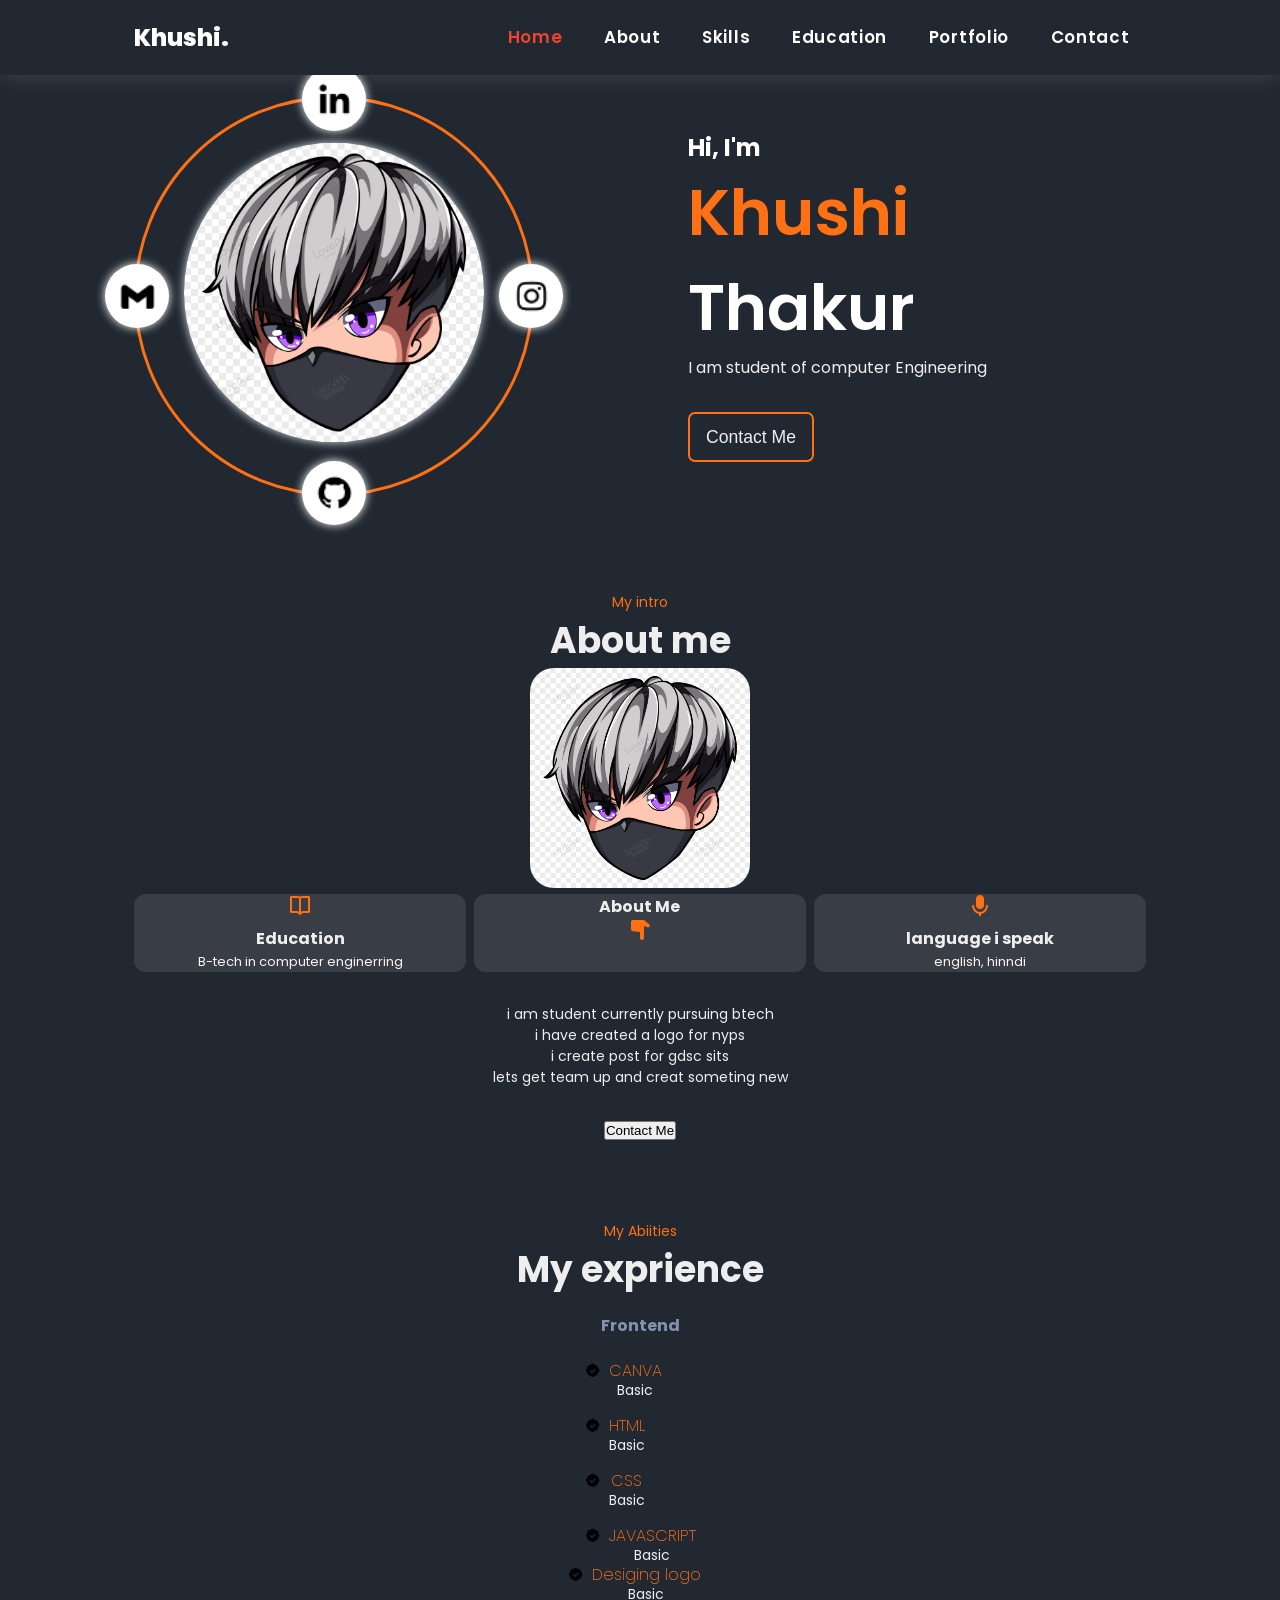
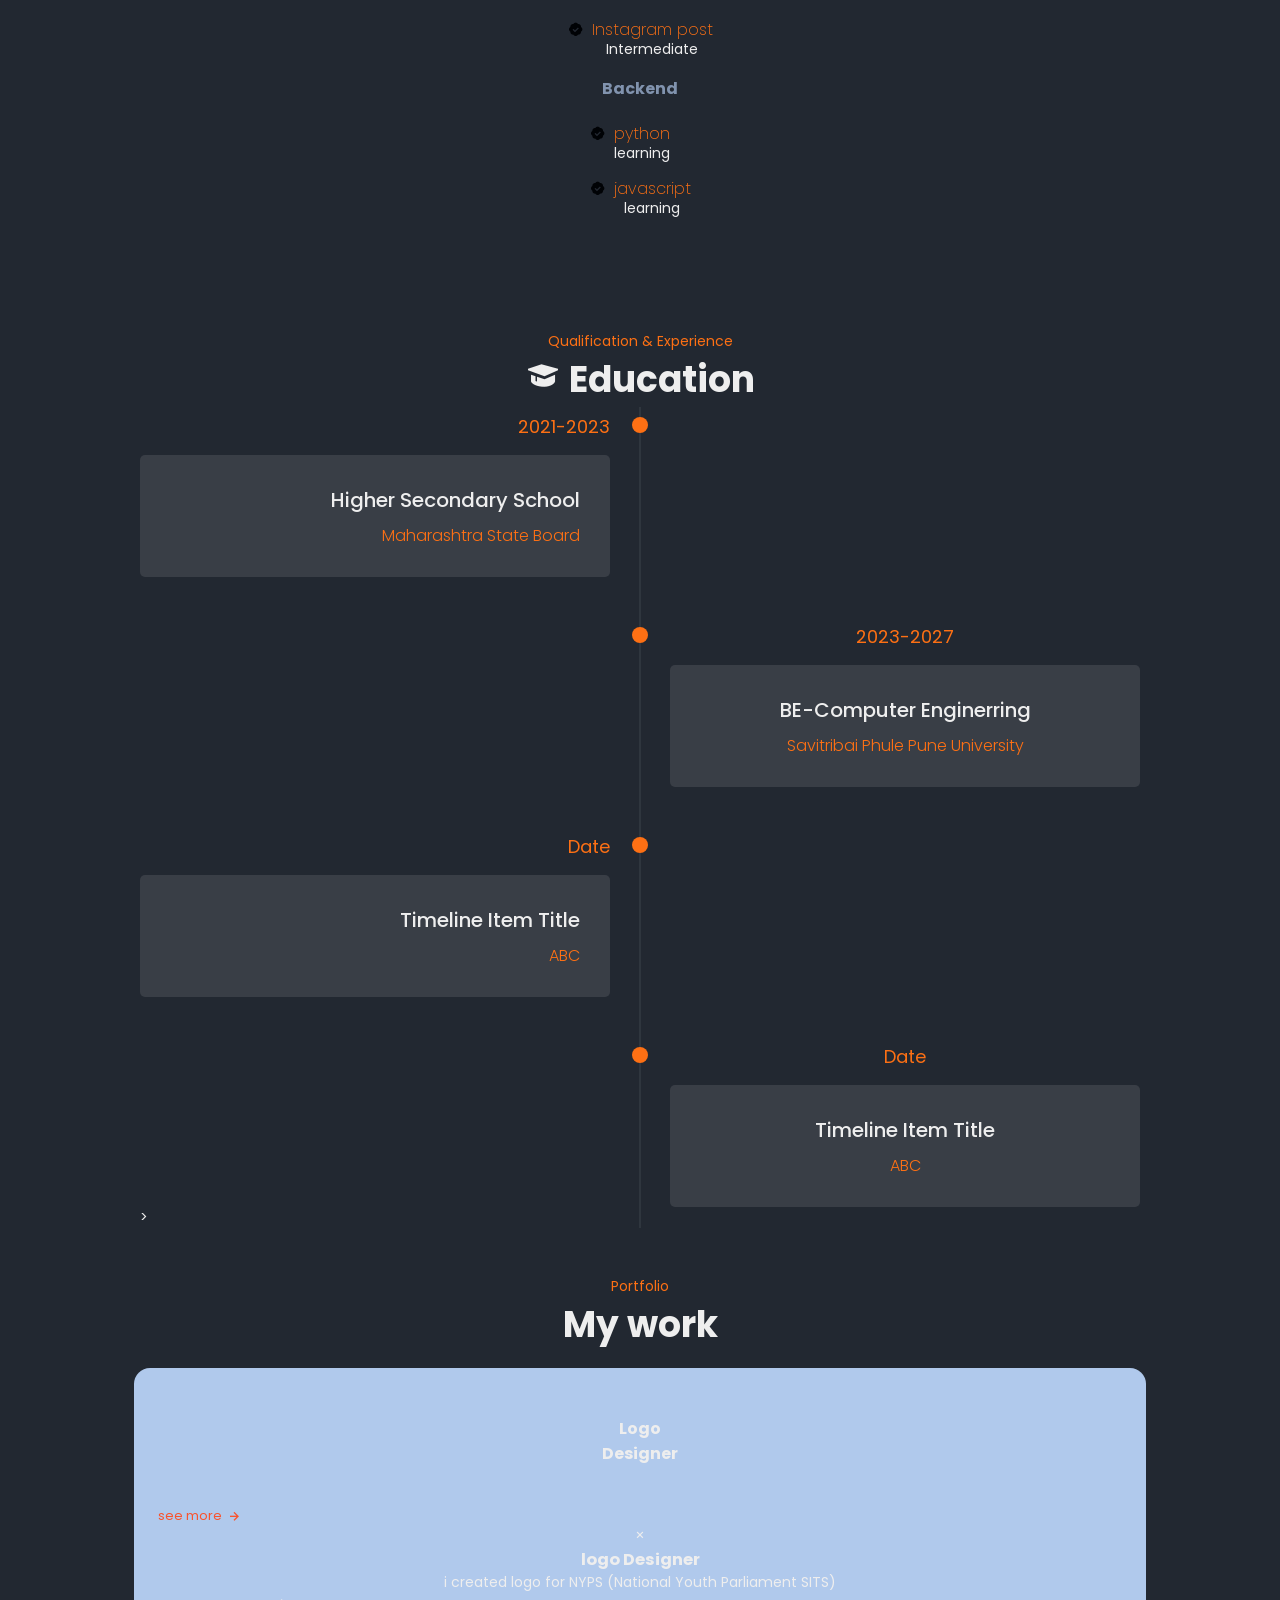
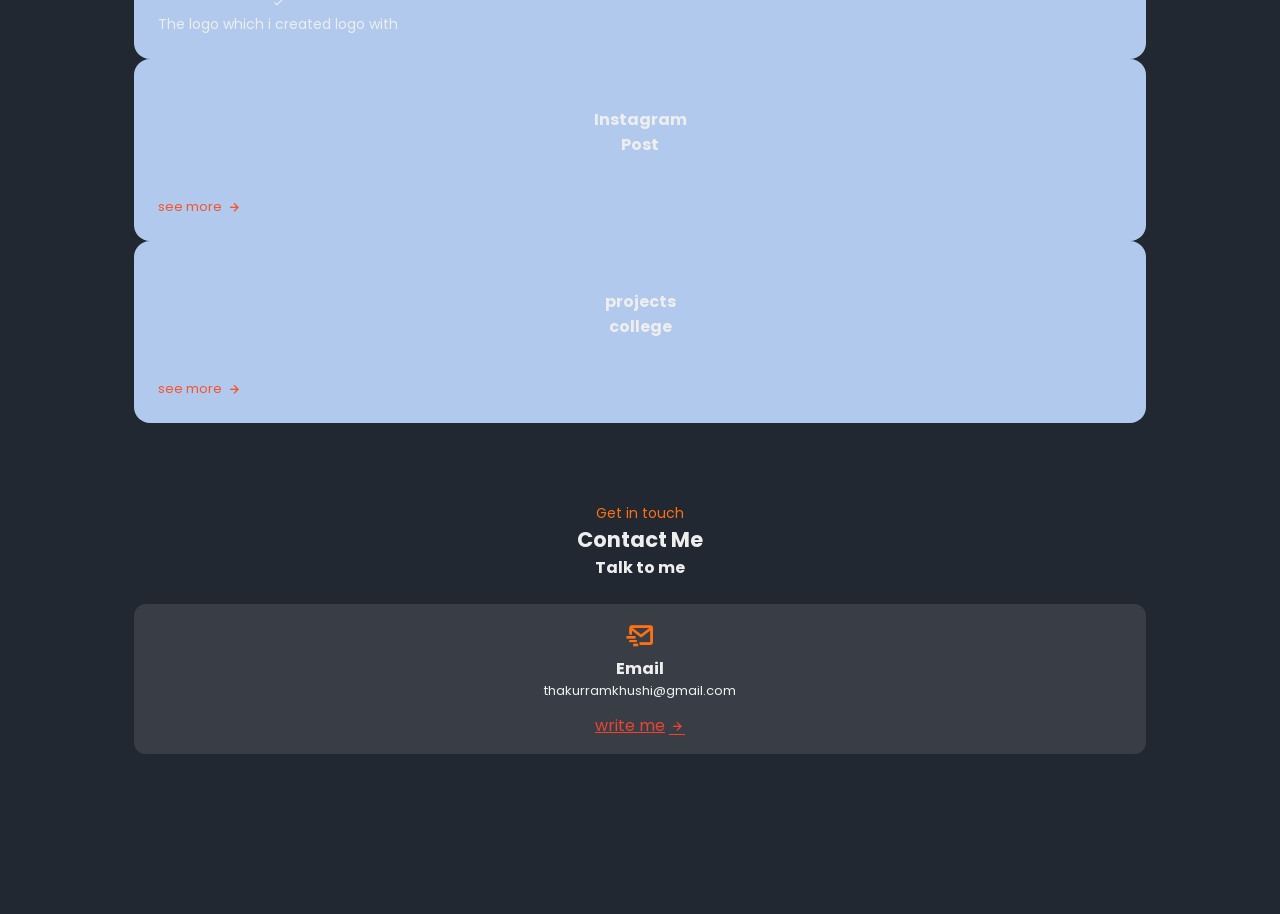
==== portfolio.html @ 0b120b50 "created image folder and change the image file path in home and about section" ====
<!DOCTYPE html>
<html lang="en">

<head>
    <meta charset="UTF-8">
    <meta http-equiv="X-UA-Compatible" content="IE=edge">
    <meta name="viewport" content="width=device-width, initial-scale=1.0">
    <link href='https://unpkg.com/boxicons@2.1.4/css/boxicons.min.css' rel='stylesheet'>
    <link rel="stylesheet" href="index.css">
    <title>khushi_thakur</title>


</head>

<body>
    <header class="container">
        <div class="page-header">
            <div class="logo">
                <a href="#">Khushi.</a>
            </div>
            <input type="checkbox" id="click">

            <label for="click" class="mainicon">
                <div class="menu">
                    <i class='bx bx-menu'></i>
                </div>
            </label>
            <ul>
                <li><a href="#home" class="active" style="--navAni:1">Home</a></li>
                <li><a href="#about" style="--navAni:2">About</a></li>
                <li><a href="#skills" style="--navAni:3">Skills </a></li>
                <li><a href="#Education" style="--navAni:3">Education </a></li>
                <li><a href="#portfolio" style="--navAni:4">Portfolio</a></li>
                <li><a href="#contact" style="--navAni:5">Contact</a></li>
            </ul>
        </div>
    </header>


    <section class="container" id="home">
        <div class="main">
            <div class="rounding-sec">
                <div class="big-circle">
                    <div class="icon-block">
                        <img src="[data-uri]"
                            alt="" />
                    </div>
                    <div class="icon-block">
                       <img src="[data-uri]"
                            alt="" />
                    </div>
                    <div class="icon-block">
                        <img src="[data-uri]"
                            alt="" />
                    </div>
                    <div class="icon-block">
                        <img src="[data-uri]" alt=""/>
                    </div>
                </div>
                <div class="images">
                    <img src= "images/avtar.png" class="img-w">
                </div>
            </div>
            <div class="detail">
                <h3>Hi, I'm</h3>
                <h1><span style="color:#FD7014;">Khushi</span> Thakur</h1>
                <p>I am student of computer Engineering</p>
            <button>Contact Me</button>
            </div>
        </div>
    </section>

    <section class="About" id="about">
        <span class="section_subtitle"><span style="color: #FD7014;">My intro</span>
            <h2 class="section_title"><span style="color: #EEEEEe; align-items: center;">About me</h2>
            <div class="about_container container grid">
                <img src="images/avtar.png" alt="" class="about_img">

                <div class="about_data">
                    <div class="about_info">
                        <div class="about_box">
                            <i class='bx bx-book-open about_icons'></i>
                            <h3 class="about_title">Education</h3>
                            <span class="about_subtitle">B-tech in computer enginerring</span>
                        </div>

                        <div class="about_box">

                            <h3 class="about_title">About Me</h3>
                            <span class="about_subtitle">
                                <i class='bx bxs-hand-down about_icons'></i>

                            </span>
                        </div>

                        <div class="about_box">
                            <i class='bx bxs-microphone about_icons'></i>
                            <h3 class="about_title">language i speak</h3>
                            <span class="about_subtitle"> english, hinndi</span>
                        </div>


                    </div>
                    <p class="about_discription">
                        <span style="color: #EEEEEe;">i am student currently pursuing btech<br>
                            i have created a logo for nyps<br>
                            i create post for gdsc sits<br>
                            lets get team up and creat someting new</span>

                    </p>
                    <div class="about_button">
                        <a href="#contact" class="button"><button>Contact Me</button></a>
                    </div>




                </div>
            </div>
    </section>
    <section class="skills section" id="skills">
        <span class="section_subtitle"><span style="color: #FD7014; ">My Abiities</span>
            <h2 class="section_title ">My exprience</h2>
            <div class="skills_container grid">
                <h3 class="skills_title"><span style="color: #8193ae;">Frontend</span></h3>
                <div class="skills_box">
                    <div class="skills_group">
                        <div class="skills_data">
                            <i class='bx bxs-badge-check'></i>
                            <div>
                                <h3 class="skills_name">CANVA</h3>
                                <span class="skills_level">Basic</span>
                            </div>
                        </div>
                        <div class="skills_data">
                            <i class='bx bxs-badge-check'></i>
                            <div>
                                <h3 class="skills_name">HTML</h3>
                                <span class="skills_level">Basic</span>
                            </div>
                        </div>
                        <div class="skills_data">
                            <i class='bx bxs-badge-check'></i>
                            <div>
                                <h3 class="skills_name">CSS</h3>
                                <span class="skills_level">Basic</span>
                            </div>
                        </div>
                        <div class="skills_data">
                            <i class='bx bxs-badge-check'></i>
                            <div>
                                <h3 class="skills_name">JAVASCRIPT</h3>
                                <span class="skills_level">Basic</span>
                            </div>
                        </div>
                    </div>
                </div>
                <div class="skills_box">
                    <div class="skills_group">
                        <div class="skills_data">
                            <i class='bx bxs-badge-check'></i>
                            <div>
                                <h3 class="skills_name">Desiging logo</h3>
                                <span class="skills_level">Basic</span>
                            </div>
                        </div>
                        <div class="skills_data">
                            <i class='bx bxs-badge-check'></i>
                            <div>
                                <h3 class="skills_name">Instagram post</h3>
                                <span class="skills_level">Intermediate</span>
                            </div>
                        </div>

                    </div>
                </div>

                <div class="skills_container grid">
                    <h3 class="skills_title"><span style="color: #8193ae;">Backend</span></h3>

                    <div class="skills_box">
                        <div class="skills_group">
                            <div class="skills_data">
                                <i class='bx bxs-badge-check'></i>
                                <div>
                                    <h3 class="skills_name">python</h3>
                                    <span class="skills_level">learning</span>
                                </div>
                            </div>
                            <div class="skills_data">
                                <i class='bx bxs-badge-check'></i>
                                <div>
                                    <h3 class="skills_name">javascript</h3>
                                    <span class="skills_level">learning</span>
                                </div>
                            </div>



                        </div>
    </section>
    <section class="Education" id="Education">
        <span class="section_subtitle"><span style="color: #FD7014 ; ">Qualification & Experience</span>
        <h2 class="section_title "> <i class='bx bxs-graduation'></i> Education</h2>
        <div class="timeline-items">
           
            <div class="timeline-item">
                <div class="timeline-dot"></div>
                <div class="timeline-date">2021-2023</div>
                <div class="timeline-content">
                    <h3>Higher Secondary School</h3>
                    <p>Maharashtra State Board </p>
                </div>
            </div>
            <div class="timeline-item">
                <div class="timeline-dot"></div>
                <div class="timeline-date">2023-2027</div>
                <div class="timeline-content">
                    <h3>BE-Computer Enginerring</h3>
                    <p>Savitribai Phule Pune University </p>
                </div>
            </div>
            <div class="timeline-item">
                <div class="timeline-dot"></div>
                <div class="timeline-date">Date</div>
                <div class="timeline-content">
                    <h3>timeline item title</h3>
                    <p>ABC </p>
                </div>
            </div>
            <div class="timeline-item">
                <div class="timeline-dot"></div>
                <div class="timeline-date">Date</div>
                <div class="timeline-content">
                    <h3>timeline item title</h3>
                    <p>ABC </p>
                </div>
            </div>
           >




    </section>
    <section class="portfolio" id="portfoilo">
        <span class="section_subtitle"><span style="color: #FD7014;">Portfolio</span>
            <h2 class="section_title">My work</h2>

            <div class="work_container container grid">
                <div class="work_card">
                    <h3 class="work_title">Logo <br> Designer</h3>

                    <span class="work_button">
                        see more<i class='bx bx-right-arrow-alt work_icons'></i>
                    </span>

                    <div class="work_modal">
                        <div class="work_modal-content">
                            <i class='bx bx-x work_modal-close'></i>
                            <h3 class="work_modal-title">logo Designer</h3>
                            <p class="work_moal-description">
                                i created logo for NYPS (National Youth Parliament SITS)
                            </p>

                            <ul class="work_modal-items">
                                <li class="work_moal-items">
                                    <i class='bx bx-check work_moal-icons'></i>
                                    <p class="work_modal-info">
                                        The logo which i created logo with
                                    </p>

                                </li>

                            </ul>


                        </div>
                    </div>
                </div>
                <div class="work_card">
                    <h3 class="work_title">Instagram<br>Post</h3>

                    <span class="work_button">
                        see more<i class='bx bx-right-arrow-alt work_icons'></i>
                    </span>
                </div>
                <div class="work_card">
                    <h3 class="work_title">projects<br>college</h3>

                    <span class="work_button">
                        see more<i class='bx bx-right-arrow-alt work_icons'></i>
                    </span>
                </div>
            </div>
    </section>
    <section class="contact section" id="contact">
        <span class="section_subtitle"><span style="color:#FD7014">Get in touch</span>
            <h2 class="sectin_title"><span style="color: #EEEEEe;">Contact Me</span></h2>

            <div class="contact_container container grid">
                <div class="contact_content">
                    <h3 class="contact_title"> Talk to me</h3>

                    <div class="contact_info">
                        <div class="contact_card">
                            <i class='bx bx-mail-send contact_card-icons'></i>
                            <h3 class="contact_card-title">Email</h3>
                            <span class="contact_card-data">thakurramkhushi@gmail.com</span>

                            <a href="mailto:thakurramkhushi@gmail.com" target="_blank" class="contact_button">
                                write me <i class='bx bx-right-arrow-alt contact_button-icon'></i>
                            </a>
                        </div>

                       



                    </div>
                </div>
            </div>

            <!-- <div class="contact_content">
                <h3 class="contact_title"> Write me your project</h3>
                <form action="" class="contact_form">
                    <div class="contact_form-div">
                        <label for="" class="contact_form-tag">Names</label>
                        <input type="text" placeholder="insert your name" class="contact_form-input">


                    </div>

                    <div class="contact_form-div">
                        <label for="" class="contact_form-tag">Email</label>
                        <input type="email" placeholder="insert your email" class="contact_form-input">


                    </div>

                    <div class="contact_form-div contact_form-area">
                        <label for="" class="contact_form-tag">project</label>
                        <textarea name="" id="" cols="30" rows="10" placeholder="write your project"
                            class="contact_form-input"></textarea> </div> <button class="button">send message</button>
                </form>

            </div> -->

            </div>

    </section>
</body>
---- index.css ----
@import url('https://fonts.googleapis.com/css2?family=Poppins:wght@100;200;300;400;500;600;700;800&display=swap');
@import url('https://fonts.googleapis.com/css2?family=Outfit:wght@200;300;400;500;600;700;800&family=Roboto:wght@100;300;400&display=swap');

:root {
  --primary-color: #EEEEEE;
  --primary-dark: #222831;
}

* {
  margin: 0;
  padding: 0;
  scroll-behavior: smooth;
}

body {
  font-family: 'Outfit', sans-serif;
  background-color:#222831;
  height: 100vh;
  color: #EEEEEE;
}
/* Genral */
.container {
  padding: 0 8.4rem;
}

.img-w {
  width: 100%;
  height: auto;
}

.section_title, 
.section_subtitle {
  text-align: center;
}
.section {
  padding: 2rem 0 4rem;
}

.section_title {
  font-size:2.25rem;
  color: #EEEEEE;
}

.section_subtitle {
  display: block;
  font-size:.875rem;
  margin-bottom: 3rem;
}
/* Nav */
header {
  background: var(--primary-dark);
  position: fixed;
  box-shadow: 0 4px 17px rgb(255 255 255 / 10%);
  position: fixed;
  top: 0;
  z-index: 100;
  width: 100%;
  background: var(--primary-dark);
  align-items: center;
  justify-content: space-between;
}

.page-header {
  display: flex;
  justify-content: space-between;
  align-items: center;
  padding: 1rem 0;
  position: relative;
}

.logo {
  font-size: 1.5rem;
  font-weight: 800;
  opacity: 0;
  animation: leftSideAni 1s ease forwards;
}

.logo a {
  color: #fff;
  text-decoration: none;
}

ul {
  display: flex;
  gap: .6rem;
  list-style-type: none;
  background-color: transparent;
  overflow: hidden;
}

li a {
  display: inline-block;
  padding: .3rem 1rem;
  color: #fff;
  text-decoration: none;
  font-size: 1.05rem;
  font-weight: 600;
  letter-spacing: .7px;
  border-radius: 36px;
  line-height: 2;
  transition: .3s;
  opacity: 0;
  animation: navani .3s ease forwards;
  animation-delay: calc(.15s * var(--navAni));
}

li a.active,
li a:hover {
  color:#eb4431;
}

#click {
  display: none;
}

.menu {
  display: none;
}

.mode i {
  font-size: 1.4rem;
  cursor: pointer;
  color: var(--primary-color);
  opacity: 0;
  animation: rightSideAni 1.5s ease forwards;
}

/* Nav End */

/* Section 1 */

.main {
  padding: 6rem 0;
  display: grid;
  grid-template-columns: repeat(auto-fit, minmax(277px, 1fr));
  row-gap: 2rem;
  column-gap: 6rem;
  align-items: center;
}
.main h3 {
  color: #fff;
  font-size: 1.5rem;
  opacity: 0;
  animation: topSideAni 1s ease forwards;
}
.main h1 {
  color: #fff;
  font-size: 4rem;
  font-weight: 600;
  opacity: 0;
  animation: leftSideAni 1s ease forwards;
  animation-delay: 1s;
}
.main button {
  background-color: transparent;
  color: var(--primary-color);
  border: 2px solid #FD7014;
  padding: 0.8rem 1rem;
  font-size: 1.1rem;
  border-radius: 7px;
  margin-top: 2rem;
  cursor: pointer;
}
.images {
  margin-left: auto;
  width: 300px;
}   
.images img {
  border-radius: 50%;
  box-shadow: 0 0 10px #D1D9E6;
}

/* Section 1 End */

/* Roundin sec */
.main {
  position: relative;
}
.big-circle {
  height: 100%;
  width: 100%;
  position: relative;
  border: 3px solid #FD7014;
  border-radius: 50%;
  display: flex;
  display: -webkit-flex;
  align-items: center;
  -webkit-align-items: center;
  justify-content: center;
  -webkit-justify-content: center;
  animation: Rotate 20s linear infinite;
  -webkit-animation: Rotate 20s linear infinite;
}
.icon-block {
  width: 64px;
  height: 64px;
  position: absolute;
  border-radius: 50%;
  display: flex;
  display: -webkit-flex;
  align-items: center;
  -webkit-align-items: center;
  justify-content: center;
  -webkit-justify-content: center;
  background-color: #fff;
  box-shadow: 0 0 10px #fff;
}
.icon-block img {
  margin: 0px auto;
  width: 60%;
  animation: Rotate-reverse 20s linear infinite;
  -webkit-animation: Rotate-reverse 20s linear infinite;
}
.icon-block:first-child {
  top: 0;
  left: 50%;
  transform: translate(-50%, -50%);
  -webkit-transform: translate(-50%, -50%);
}
.icon-block:nth-child(2) {
  top: 50%;
  right: 0;
  transform: translate(50%, -50%);
  -webkit-transform: translate(50%, -50%);
}
.icon-block:nth-child(3) {
  bottom: 0;
  left: 50%;
  transform: translate(-50%, 50%);
  -webkit-transform: translate(-50%, 50%);
}
.icon-block:nth-child(4) {
  top: 50%;
  left: 0;
  transform: translate(-50%, -50%);
  -webkit-transform: translate(-50%, -50%);
}
.rounding-sec {
  position: relative;
  height: 400px;
  width: 400px;
}
.images {
  position: absolute;
  top: 50%;
  left: 50%;
  transform: translate(-50%, -50%);
  -webkit-transform: translate(-50%, -50%);
}
/* keyframe animation */

@keyframes Rotate {
  from {
    transform: rotate(0deg);
  }
  to {
    transform: rotate(360deg);
  }
}

@-webkit-keyframes Rotate {
  from {
    -webkit-transform: rotate(0deg);
  }
  to {
    -webkit-transform: rotate(360deg);
  }
}

@keyframes Rotate-reverse {
  from {
    transform: rotate(360deg);
  }
  to {
    transform: rotate(0deg);
  }
}

@-webkit-keyframes Rotate-reverse {
  from {
    -webkit-transform: rotate(360deg);
  }
  to {
    -webkit-transform: rotate(0deg);
  }
}

/* Animation */
@keyframes leftSideAni {
  0% {
      transform: translateX(-100px);
      opacity: 0;
  }
  100% {
      transform: translateX(0);
      opacity: 1;
  }
}
@keyframes navani {
  0% {
      transform: translateY(100px);
      opacity: 0;
  }
  100% {
      transform: translateY(0);
      opacity: 1;
  }
}
@keyframes topSideAni {
  0% {
      transform: translateY(-100px);
      opacity: 0;
  }
  100% {
      transform: translateY(0);
      opacity: 1;
  }
}

@media screen and (max-width: 1024px) {
  .container {
      padding: 0 4.4rem;
  }
  .main h3 {
      color: #000;
      margin-top: 1rem;
  }
}
@media screen and (max-width: 990px) {
  .main {
      grid-template-columns: repeat(auto-fit, minmax(420px, 1fr));
  }
  .rounding-sec {
      margin: auto;
  }
}

@media screen and (max-width: 768px) {
  .container {
      padding: 0 1.6rem;
  }
}

@media screen and (max-width:600px) {
  body {
      height: auto;
  }
  header {
      height: auto;
      background-color: var(--primary-dark);
  }

  ul {
      background: var(--primary-dark);
      width: 100%;
      height: 100vh;
      position: absolute;
      display: flex;
      flex-direction: column;
      text-align: center;
      top: 3.4rem;
      left: -100%;
      z-index: 111111;
  }

  .menu {
      display: block;
      font-size: 1.5rem;
      font-weight: bold;
      color: var(--primary-color);
  }

  #click:checked~ul {
      left: 0%;
      transition: all 0.3s ease;
  }
  .main {
      grid-template-columns: repeat(auto-fit, minmax(266px, 1fr));
      margin-top: 2rem;
      overflow-x: hidden;
  }
  .icon-block {
      width: 50px;
      height: 50px;
  }
  .rounding-sec {
      height: 300px;
      width: 300px;
  }
  .images {
      width: 200px;
  }
}


/* about */
.about_container {
  row-gap: 2.5rem;
}

.about_img {
  width: 220px;
  border-radius: 1.5rem;
  justify-self: center;
}

.about_data {
  text-align: center;
}

.about_info {
  display: grid;
  grid-template-columns: repeat(3, 1fr);
  gap: 0.5rem;
  margin-bottom: 2rem;
}

.about_box {
  background-color:#393E46;
  border-radius: 0.75rem;
  padding: 0.75rem, 5rem;
}

.about_icons {
  font-size: 1.5rem;
  color: #FD7014;
  margin-bottom: 0.5rem;
}

.about_title {
  font-size: medium;
  color: #EEEEEE;
}

.about_subtitle {
  font-size: small;
  color: #f8f5f5;
}

.about_discription {
  margin-bottom: 2rem;
  color: #EEEEEE;
}

.about .article-title {
  margin-bottom: 15px;
}

/* skills */
.skills_container {
  row-gap: 18rem;
  padding-top: 1rem;
  background-color:var(--primary-dark);
}

.skills_content {
  background-color: #a6bff2;
  padding: 1.5rem;
  border-radius: 1.25rem;
}

.skills_title {
  font-size: medium;
  font-weight: medium;
  color: #FD7014;
  text-align: center;
  margin-bottom: 1.5rem;
}

.skills_box {
  display: flex;
  justify-content: center;
  column-gap: 2.5rem;
}

.skills_group {
  display: grid;
  align-content: flex-start;
  row-gap: 1rem;
}

.skills_data {
  display: flex;
  column-gap: 0.5rem;
}

.skills .bxs-badge-check {
  font-size: 1rem;
  color: #000205;
}

.skills_name {
  font-size: medium;
  font-weight: 200;
  line-height: 18px;
  color:#FD7014;
}

.skils_level {
  font-size: small;
  color: #eb4431;
}



/* work */
.work_container {
  grid-template-columns: repeat(2, 1fr);
  gap: 1.5rem;
  padding-top: 1rem;
}

.work_card {
  background-color: #b0c9ec;
  padding: 3rem 1.5rem 1.5rem;
  border-radius: 1rem;
}

.work_title {
  font-size: medium;
  margin-bottom: 2.5rem;
}

.work_button {
  color: #f9532d;
  font-size: small;
  display: flex;
  align-items: center;
  column-gap: 0.25rem;
  cursor: pointer;
}

.work_button:hover .work_icons {
  transform: translateX(0.25rem);
}

.work_icons {
  font-size: 1rem;
  transition: 0.4s;
}
/* education */
@import url('https://fonts.googleapis.com/css2?family=Poppins:wght@300;400;500;600;700&display=swap');
* {
  margin: 0;
  padding: 0;
  box-sizing: border-box;
}
body {
  font-family: 'Poppins', sans-serif;
}
.timeline-section {
  background-color: #24292d;
  min-height: 100vh;
  padding: 100px 15px;
}
.timeline-items {
  max-width: 1000px;
  margin: auto;
  display: flex;
  flex-wrap: wrap;
  position: relative;
}
.timeline-items::before {
  content: '';
  position: absolute;
  width: 2px;
  height: 100%;
  background-color: #2f363e;
  left: calc(50% - 1px);
}
.timeline-item {
  margin-bottom: 40px;
  width: 100%;
  position: relative;
}
.timeline-item:last-child {
  margin-bottom: 0;
}
.timeline-item:nth-child(odd) {
  padding-right: calc(50% + 30px);
  text-align: right;
}
.timeline-item:nth-child(even) {
  padding-left: calc(50% + 30px);
}
.timeline-dot {
  height: 16px;
  width: 16px;
  background-color: #FD7014;
  position: absolute;
  left: calc(50% - 8px);
  border-radius: 50%;
  top: 10px;
}
.timeline-date {
  font-size: 18px;
  color: #FD7014;
  margin: 6px 0 15px;
}
.timeline-content {
  background-color:#393E46;
  padding: 30px;
  border-radius: 5px;
}
.timeline-content h3 {
  font-size: 20px;
  color: #EEEEEE;
  margin: 0 0 10px;
  text-transform: capitalize;
  font-weight: 500;
}
.timeline-content p {
  color: #FD7014;
  font-size: 16px;
  font-weight: 300;
  line-height: 22px;
}

@media (max-width: 767px) {
  .timeline-items::before {
    left: 7px;
  }
  .timeline-item:nth-child(odd) {
    padding-right: 0;
    text-align: left;
  }
  .timeline-item:nth-child(odd),
  .timeline-item:nth-child(even) {
    padding-left: 37px;
  }
  .timeline-dot {
    left: 0;
  }
}




/* contact */
.contact_container{
  row-gap: 3rem;
  padding-bottom: 3rem;
}

.contact_title{
text-align: center;
font-size: medium;
margin-bottom: 1.5rem;
}

.contact_info{
  display: grid;
  gap: 1rem;

}

.contact_card{
  background-color: #393E46;
  padding: 1rem;
  border-radius: .75rem;
  text-align: center;
}

.contact_card-icons{
  font-size: 2rem;
  color: #FD7014;
  margin-bottom: .25rem;
}


.comtact_card-title,
.contact_card-data{
  font-size: small;
}

.contact_card-title{
  font-weight: 1.5rem;
}

.contact_card-data{
  display: block;
  margin-bottom: .75rem;

}
.contact_button{
  color:#eb4431;
  font-size: medium;
  display: flex;
  align-items: center;
  justify-content: center;
  column-gap: .25rem;
}
.contact_button:hover .contact_button-icon{
  transform: translateX(.25rem);

}
.contact_button-icon{
  font-size: 1rem;
  transition: .4s;
}

.contact_form-div{
  position: relative;
  margin-bottom: 2rem;
  height: 4rem;
}

.contact_form-input{
  position: absolute;
  top:0;
  left: 0;
  width: 100%;
  height: 100%;
  border: 2px solid #FD7014;
  background: none;
  color: #ebf1f6;
  outline: none;
  padding: 1.5rem;
  border-radius: .75rem;
  z-index: 1;
}

.contact_form-tag{
  position: absolute;
  top: -.75rem;
  left: 1.2rem;
  background-color: var(--primary-dark);
  z-index: 10;
}

.contact_form-area{
  height: 11rem;
}

.contact_form-area textarea{
  resize: none;
}
/* FOOTER */
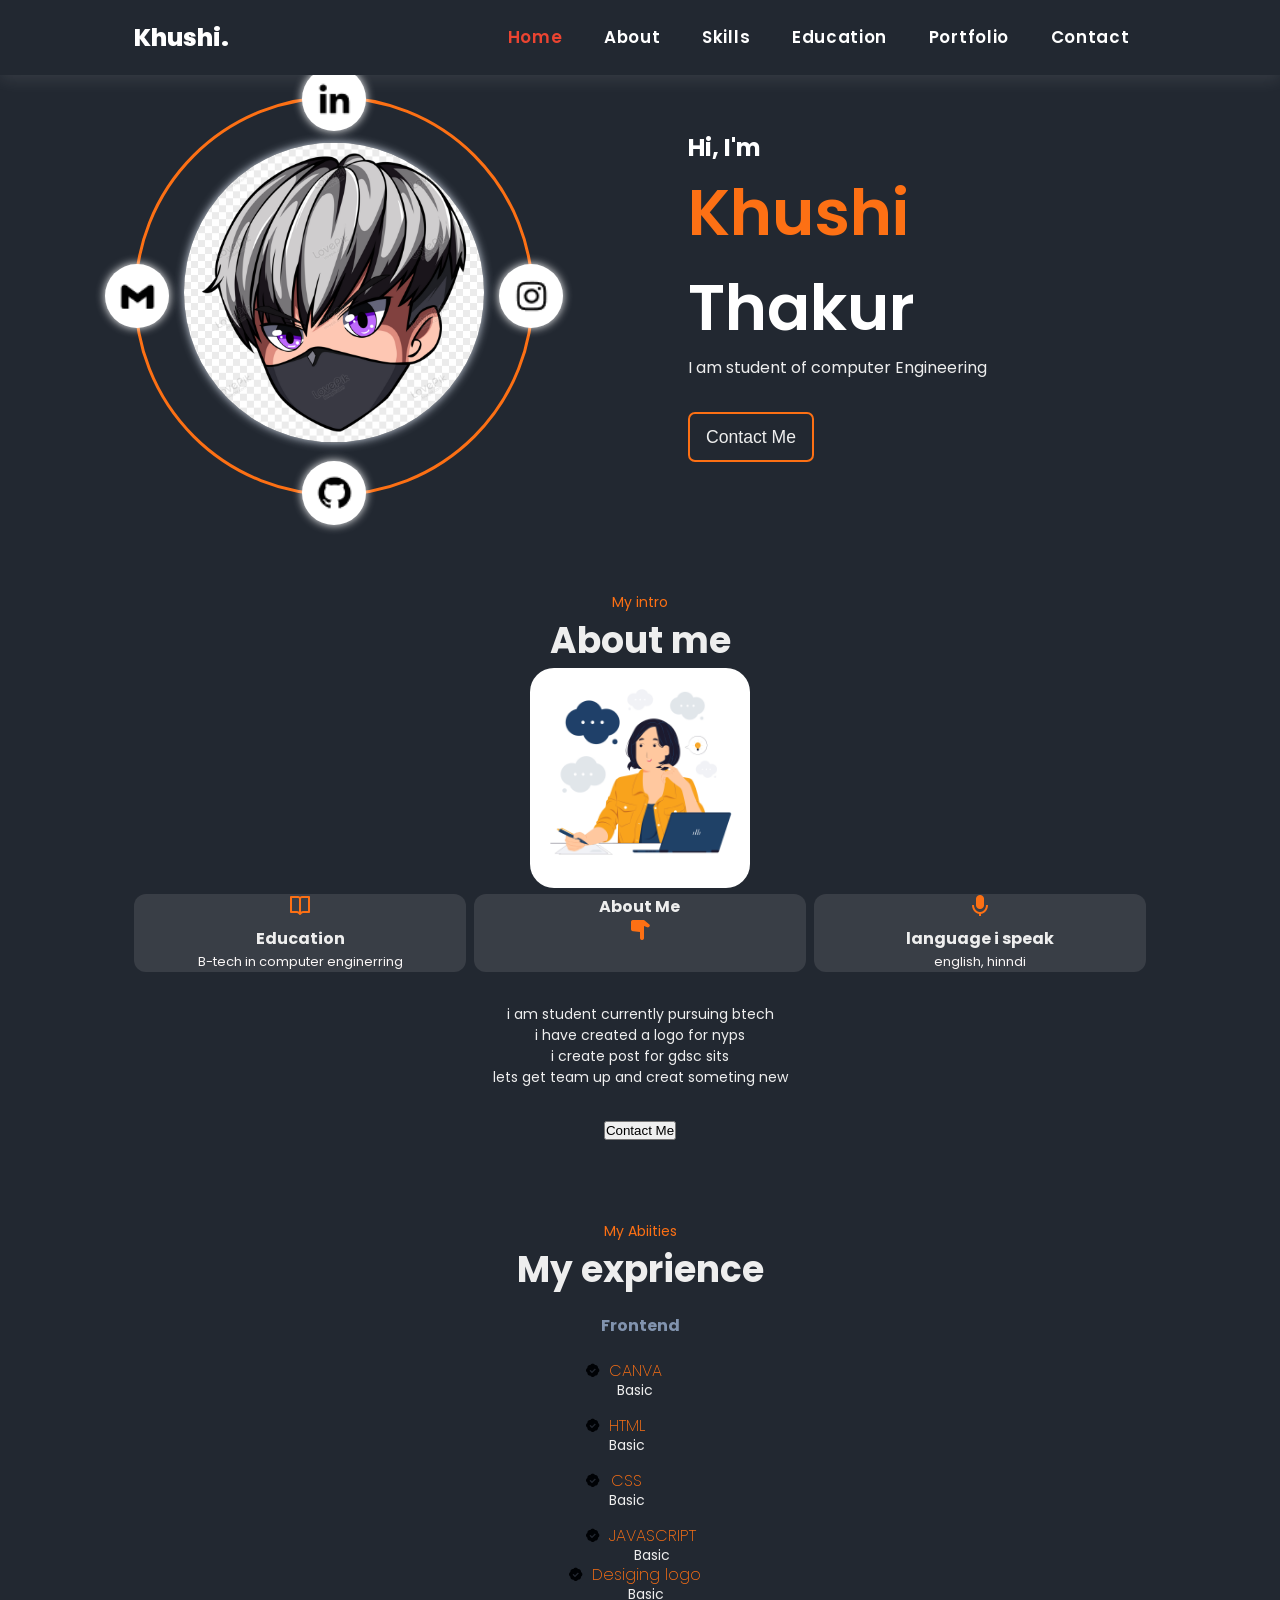
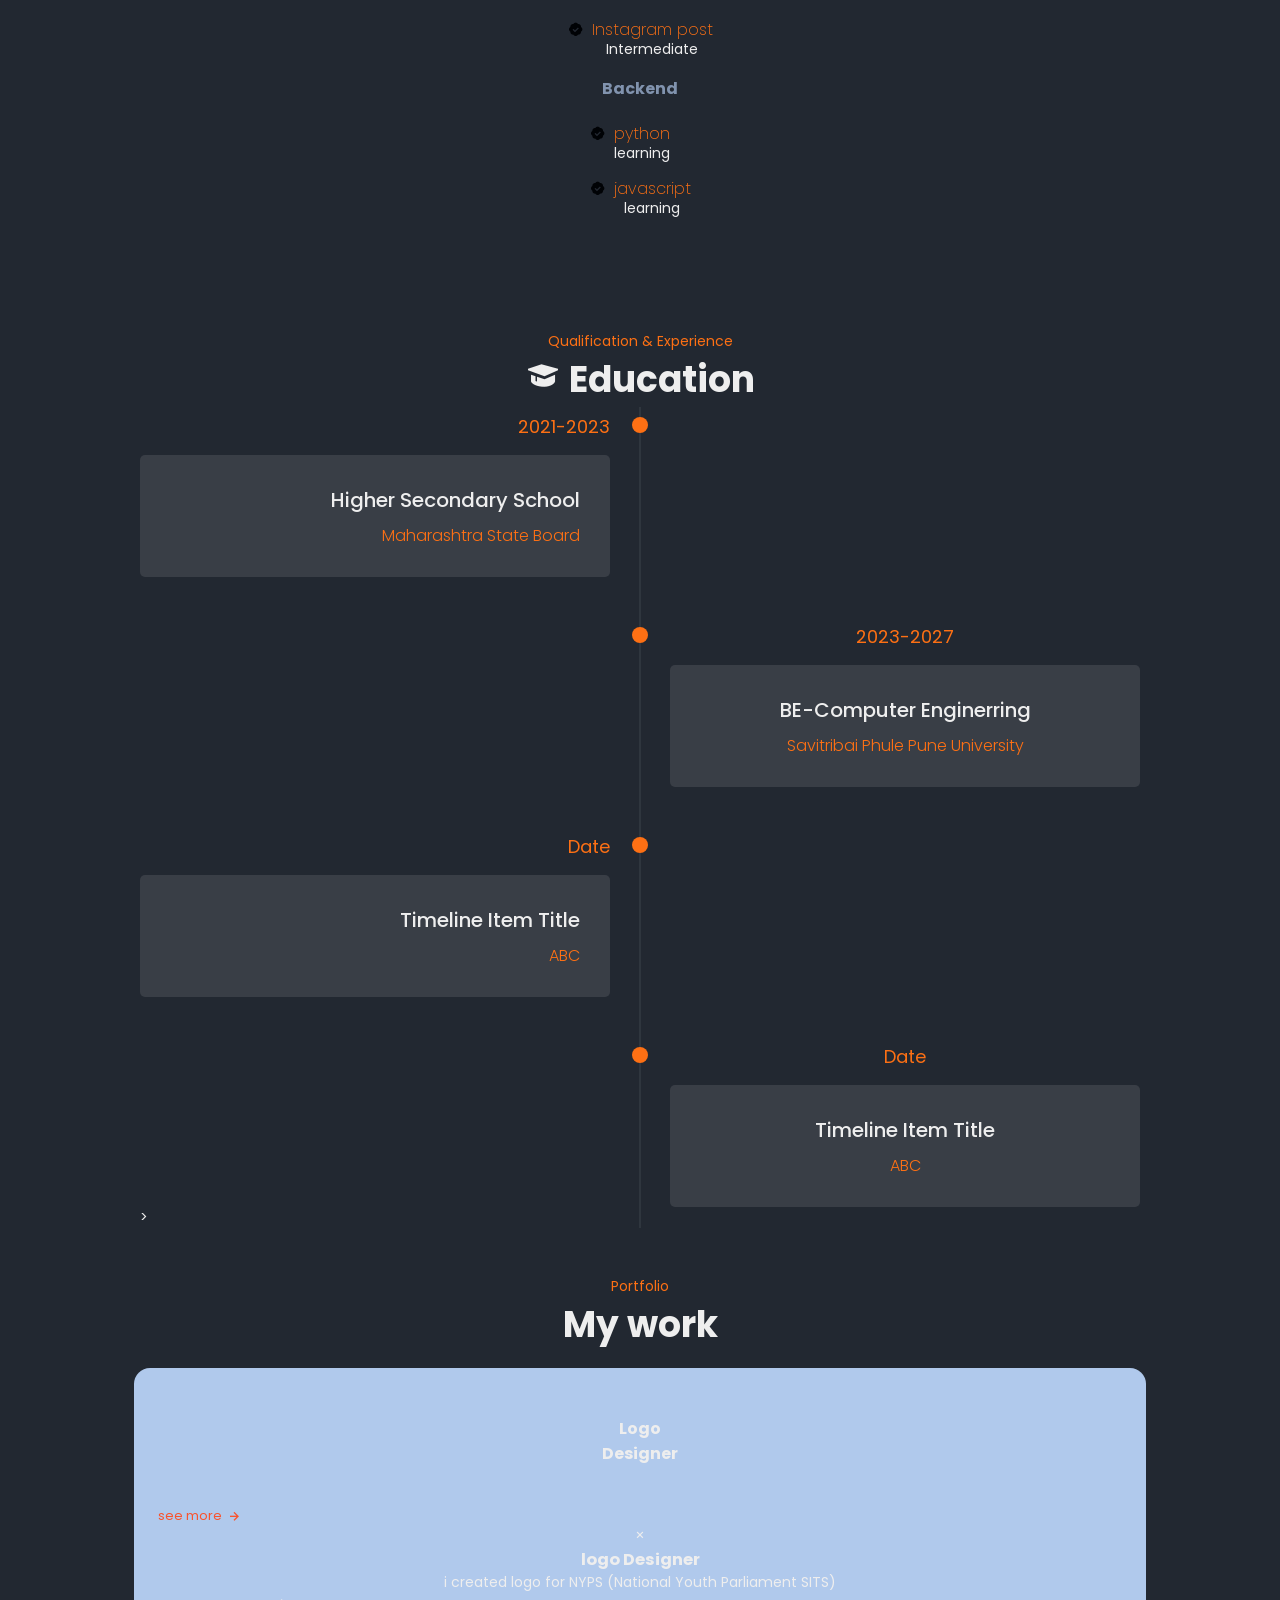
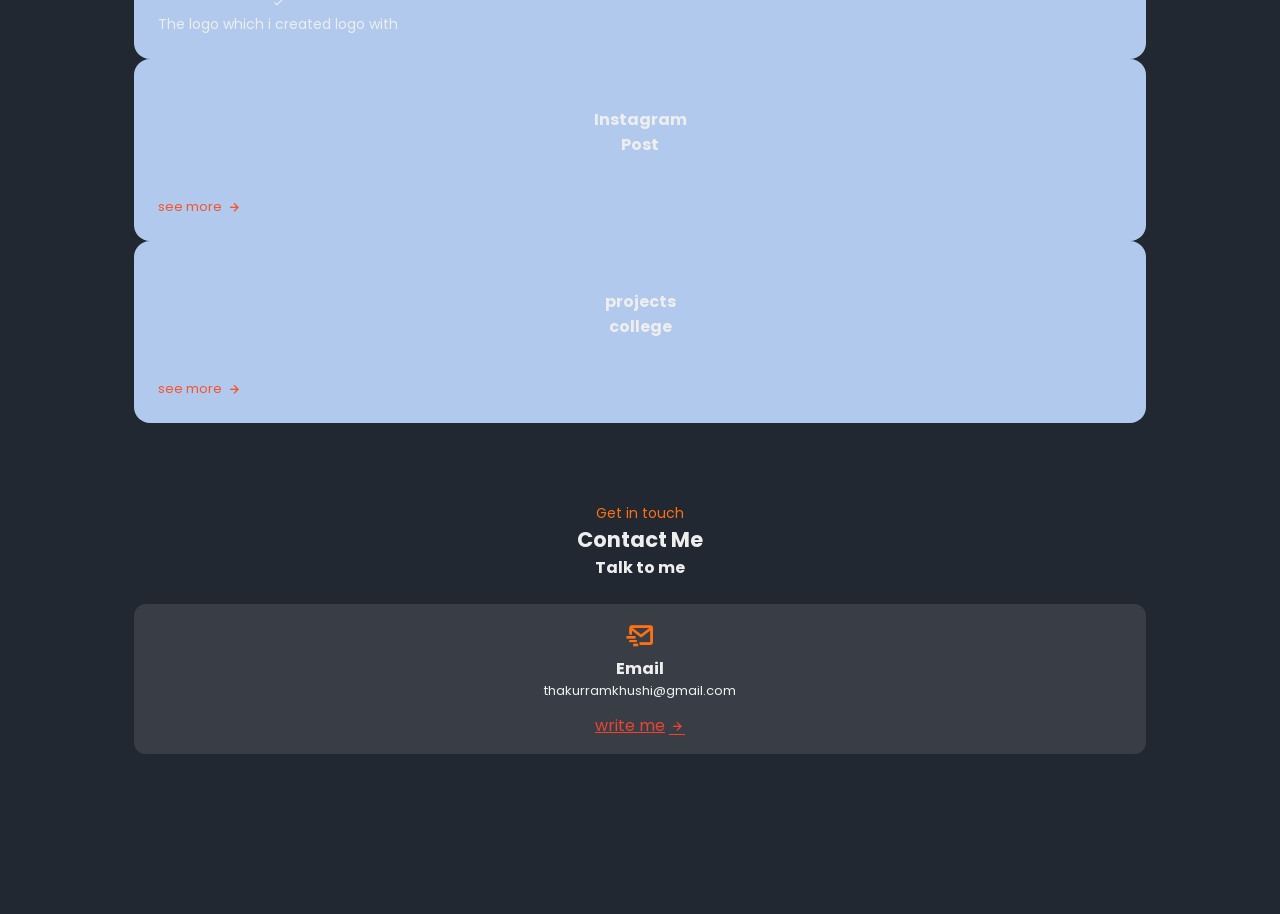
==== commit df935018: "changed about imange" ====
--- a/portfolio.html
+++ b/portfolio.html
@@ -74,7 +74,7 @@
         <span class="section_subtitle"><span style="color: #FD7014;">My intro</span>
             <h2 class="section_title"><span style="color: #EEEEEe; align-items: center;">About me</h2>
             <div class="about_container container grid">
-                <img src="images/avtar.png" alt="" class="about_img">
+                <img src="images/about_image.jpg" alt="" class="about_img">
 
                 <div class="about_data">
                     <div class="about_info">
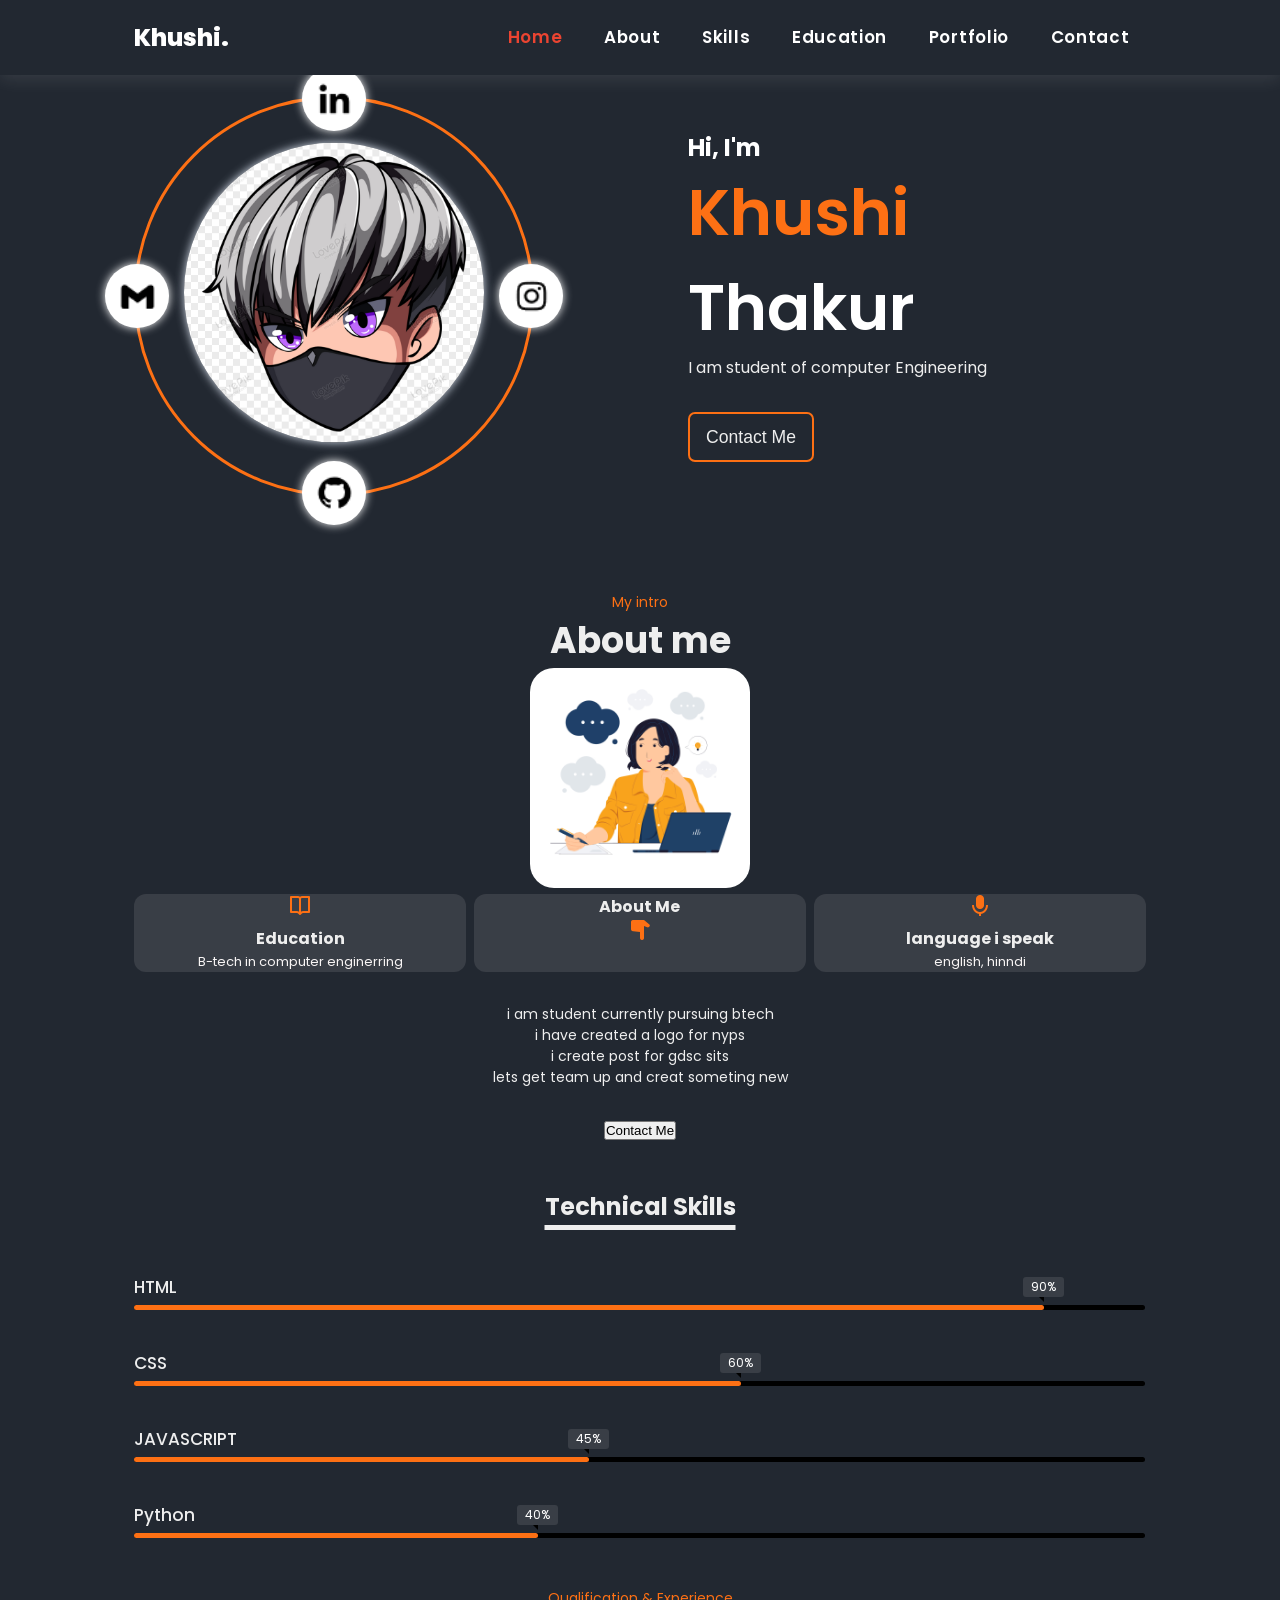
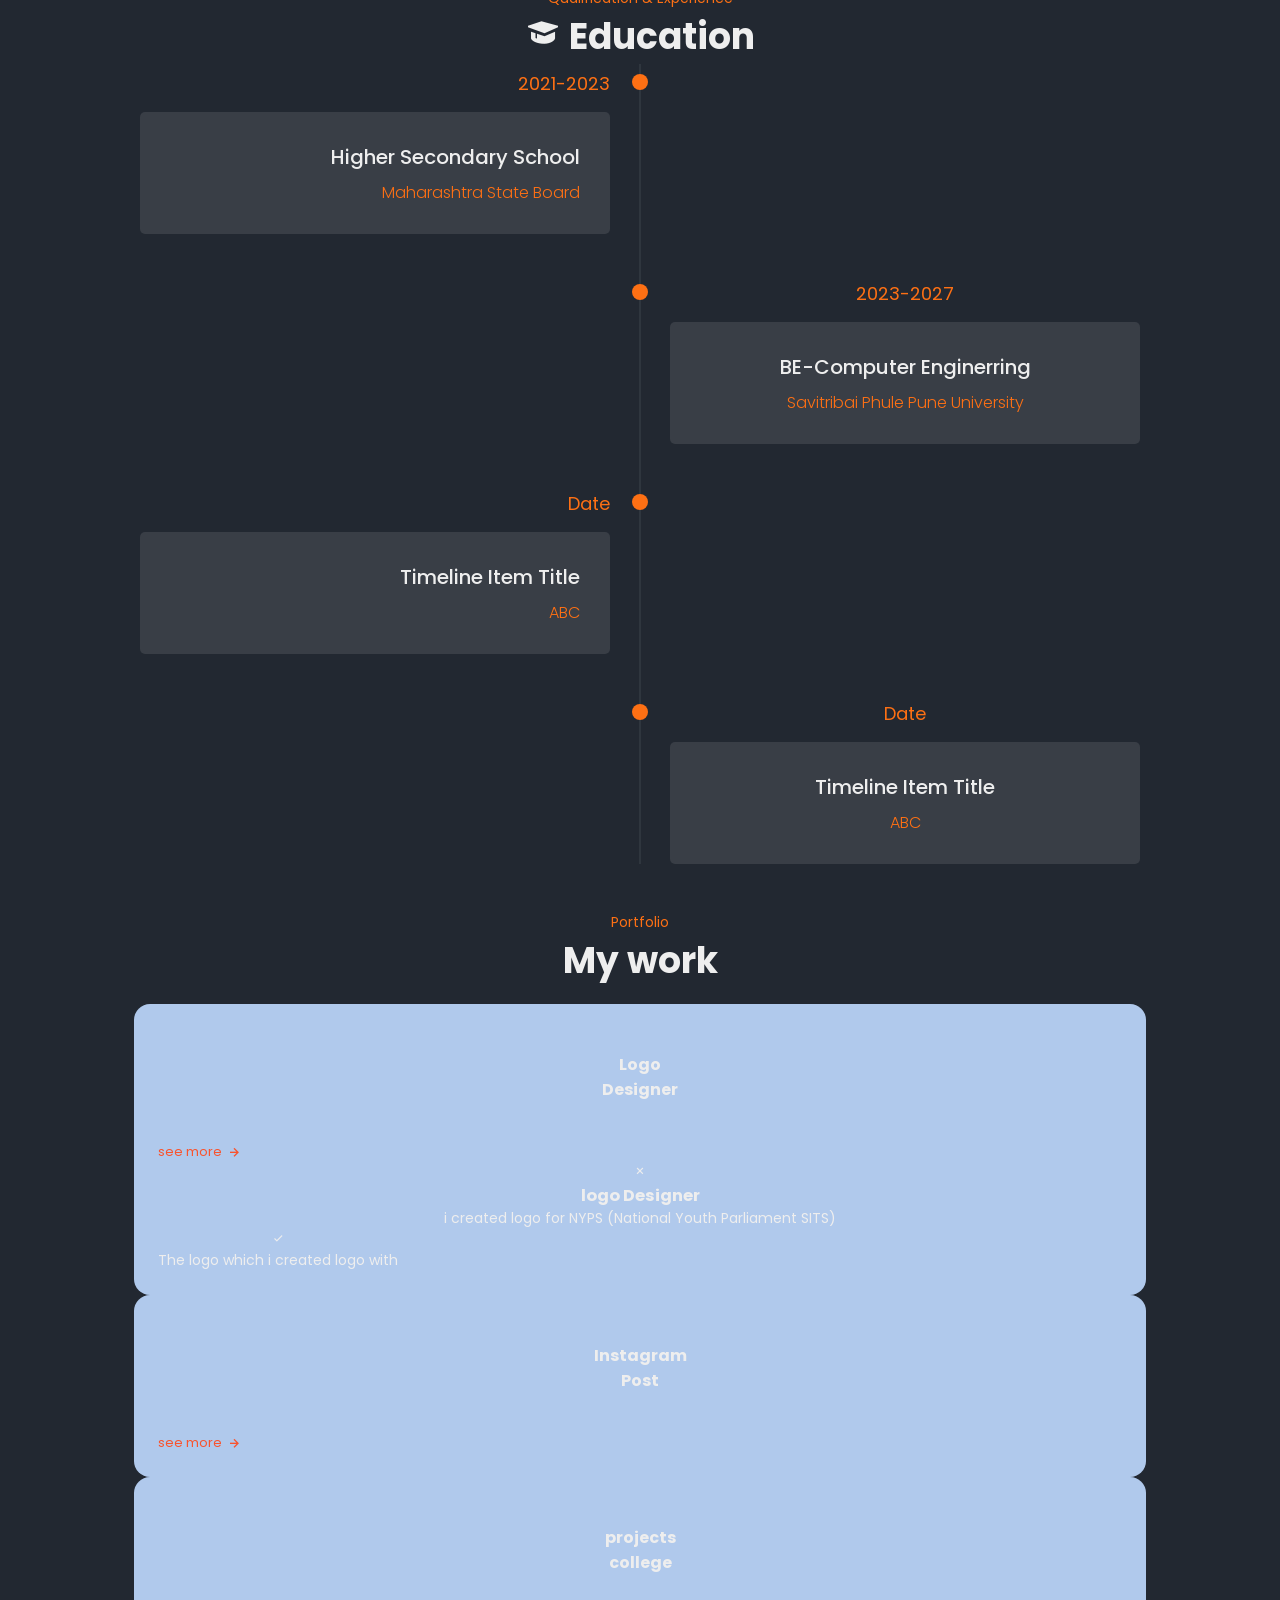
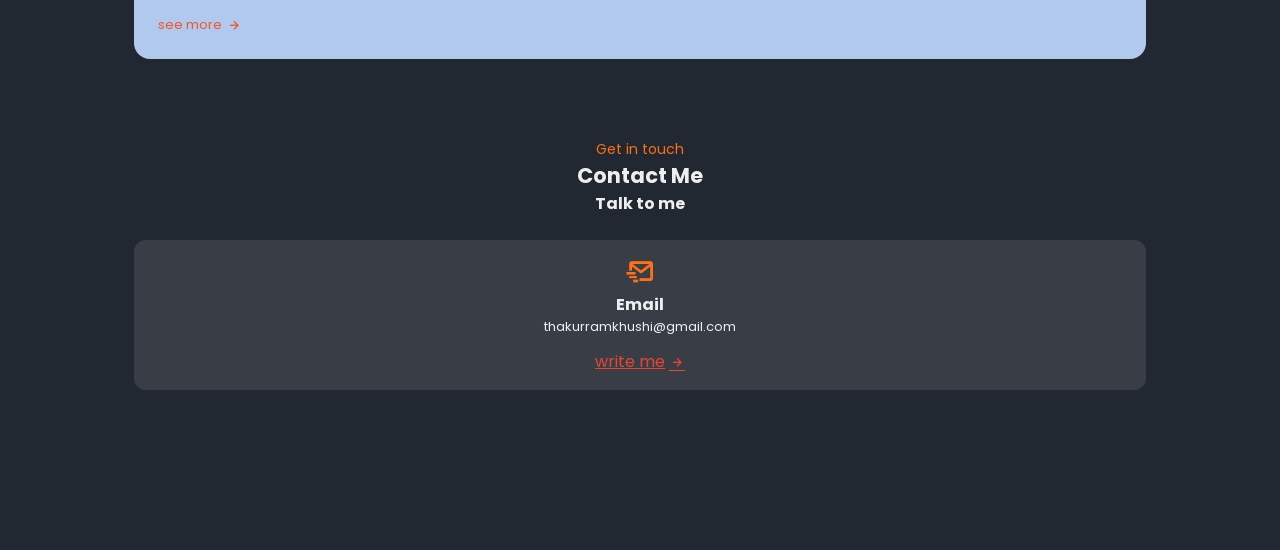
==== commit 46199832: "added bars in skills section" ====
--- a/portfolio.html
+++ b/portfolio.html
@@ -65,7 +65,7 @@
                 <h3>Hi, I'm</h3>
                 <h1><span style="color:#FD7014;">Khushi</span> Thakur</h1>
                 <p>I am student of computer Engineering</p>
-            <button>Contact Me</button>
+                <a href="#contact" class="button"><button>Contact Me</button></a>
             </div>
         </div>
     </section>
@@ -118,87 +118,52 @@
                 </div>
             </div>
     </section>
-    <section class="skills section" id="skills">
-        <span class="section_subtitle"><span style="color: #FD7014; ">My Abiities</span>
-            <h2 class="section_title ">My exprience</h2>
-            <div class="skills_container grid">
-                <h3 class="skills_title"><span style="color: #8193ae;">Frontend</span></h3>
-                <div class="skills_box">
-                    <div class="skills_group">
-                        <div class="skills_data">
-                            <i class='bx bxs-badge-check'></i>
-                            <div>
-                                <h3 class="skills_name">CANVA</h3>
-                                <span class="skills_level">Basic</span>
-                            </div>
-                        </div>
-                        <div class="skills_data">
-                            <i class='bx bxs-badge-check'></i>
-                            <div>
-                                <h3 class="skills_name">HTML</h3>
-                                <span class="skills_level">Basic</span>
-                            </div>
-                        </div>
-                        <div class="skills_data">
-                            <i class='bx bxs-badge-check'></i>
-                            <div>
-                                <h3 class="skills_name">CSS</h3>
-                                <span class="skills_level">Basic</span>
-                            </div>
-                        </div>
-                        <div class="skills_data">
-                            <i class='bx bxs-badge-check'></i>
-                            <div>
-                                <h3 class="skills_name">JAVASCRIPT</h3>
-                                <span class="skills_level">Basic</span>
-                            </div>
-                        </div>
-                    </div>
-                </div>
-                <div class="skills_box">
-                    <div class="skills_group">
-                        <div class="skills_data">
-                            <i class='bx bxs-badge-check'></i>
-                            <div>
-                                <h3 class="skills_name">Desiging logo</h3>
-                                <span class="skills_level">Basic</span>
-                            </div>
-                        </div>
-                        <div class="skills_data">
-                            <i class='bx bxs-badge-check'></i>
-                            <div>
-                                <h3 class="skills_name">Instagram post</h3>
-                                <span class="skills_level">Intermediate</span>
-                            </div>
-                        </div>
-
-                    </div>
-                </div>
-
-                <div class="skills_container grid">
-                    <h3 class="skills_title"><span style="color: #8193ae;">Backend</span></h3>
-
-                    <div class="skills_box">
-                        <div class="skills_group">
-                            <div class="skills_data">
-                                <i class='bx bxs-badge-check'></i>
-                                <div>
-                                    <h3 class="skills_name">python</h3>
-                                    <span class="skills_level">learning</span>
-                                </div>
-                            </div>
-                            <div class="skills_data">
-                                <i class='bx bxs-badge-check'></i>
-                                <div>
-                                    <h3 class="skills_name">javascript</h3>
-                                    <span class="skills_level">learning</span>
-                                </div>
-                            </div>
-
-
-
-                        </div>
-    </section>
+    <section class="skills" id="skills">
+        
+            <div class="container">
+           
+
+                <h1 class="heading">Technical Skills</h1>
+                   <div class="horizontal-bars">
+                       <div class="bar">
+                           <div class="info">
+                               <span>HTML</span>
+                           </div>
+                           <div class="progress-line html">
+                               <span></span>
+                           </div>
+                       </div>
+                       <div class="bar">
+                           <div class="info">
+                               <span>CSS</span>
+                           </div>
+                           <div class="progress-line css">
+                               <span></span>
+                           </div>
+                       </div>
+                       <div class="bar">
+                           <div class="info">
+                               <span>JAVASCRIPT</span>
+                           </div>
+                           <div class="progress-line javascript">
+                               <span></span>
+                           </div>
+                       </div>
+                       <div class="bar">
+                           <div class="info">
+                               <span>Python</span>
+                           </div>
+                           <div class="progress-line python">
+                               <span></span>
+                           </div>
+                       </div>
+                       
+                   </div>
+               </div>
+                    <br><br>
+
+    
+ </section>
     <section class="Education" id="Education">
         <span class="section_subtitle"><span style="color: #FD7014 ; ">Qualification & Experience</span>
         <h2 class="section_title "> <i class='bx bxs-graduation'></i> Education</h2>
@@ -236,7 +201,7 @@
                     <p>ABC </p>
                 </div>
             </div>
-           >
+           
 
 
 
--- a/index.css
+++ b/index.css
@@ -10,6 +10,7 @@
   margin: 0;
   padding: 0;
   scroll-behavior: smooth;
+ 
 }
 
 body {
@@ -447,59 +448,117 @@
 }
 
 /* skills */
-.skills_container {
-  row-gap: 18rem;
-  padding-top: 1rem;
-  background-color:var(--primary-dark);
-}
-
-.skills_content {
-  background-color: #a6bff2;
-  padding: 1.5rem;
-  border-radius: 1.25rem;
-}
-
-.skills_title {
-  font-size: medium;
-  font-weight: medium;
-  color: #FD7014;
-  text-align: center;
-  margin-bottom: 1.5rem;
-}
-
-.skills_box {
-  display: flex;
-  justify-content: center;
-  column-gap: 2.5rem;
-}
-
-.skills_group {
-  display: grid;
-  align-content: flex-start;
-  row-gap: 1rem;
-}
-
-.skills_data {
-  display: flex;
-  column-gap: 0.5rem;
-}
-
-.skills .bxs-badge-check {
-  font-size: 1rem;
-  color: #000205;
-}
-
-.skills_name {
-  font-size: medium;
-  font-weight: 200;
-  line-height: 18px;
-  color:#FD7014;
-}
-
-.skils_level {
-  font-size: small;
-  color: #eb4431;
-}
+
+.heading{
+   text-align: center;
+   text-decoration: underline;
+   text-underline-offset: 10px;
+   text-decoration-thickness: 5px;
+   margin-bottom: 50px;
+}
+
+.horizontal-bars .bar{
+   margin: 40px 0;
+}
+.horizontal-bars .bar:first-child{
+   margin-top: 0;
+}
+.horizontal-bars .bar:last-child{
+   margin-bottom: 0;
+}
+.horizontal-bars .bar .info{
+   margin-bottom: 5px;
+}
+.horizontal-bars .bar .info span{
+   font-size: 17px;
+   font-weight: 500;
+   animation: showText 0.5s 1s linear forwards;   
+   opacity: 0;
+}
+
+.horizontal-bars .bar .progress-line{
+   position: relative;
+   border-radius: 10px;
+   width: 100%;
+   height: 5px;
+   background-color: #000;
+   animation: animate 1s cubic-bezier(1,0,0.5,1) forwards;
+   transform: scaleX(0);
+   transform-origin: left;
+}
+@keyframes animate{
+   100%{
+       transform: scaleX(1);
+   }
+}
+.horizontal-bars .bar .progress-line span{
+   height: 100%;
+   background-color: #FD7014;
+   position: absolute;
+   border-radius: 10px;
+   animation: animate 1s 1s cubic-bezier(1,0,0.5,1) forwards;
+   transform: scaleX(0);
+   transform-origin: left;
+}
+.progress-line.html span{
+   width: 90%;
+}
+.progress-line.css span{
+   width: 60%;
+}
+.progress-line.javascript span{
+   width: 45%;
+}
+.progress-line.python span{
+   width: 40%;
+}
+
+
+.progress-line span::after{
+   position: absolute;
+   padding: 1px 8px;
+   background-color: #393E46;
+   color: #fff;
+   font-size: 12px;
+   border-radius: 3px;
+   top: -28px;
+   right: -20px;
+   animation: showText 0.5s 1.5s linear forwards;   
+   opacity: 0;
+}
+.progress-line.html span::after{
+   content: "90%";
+}
+.progress-line.css span::after{
+   content: "60%";
+}
+.progress-line.javascript span::after{
+   content: "45%";
+}
+.progress-line.python span::after{
+   content: "40%";
+}
+
+.progress-line span::before{
+   content: "";
+   position: absolute;
+   width: 0;
+   height: 0;
+   border: 7px solid transparent;
+   border-bottom-width: 0px;
+   border-right-width: 0px;
+   border-top-color:#000;
+   top: -10px;
+   right: 0;
+   animation: showText 0.5s 1.5s linear forwards;   
+   opacity: 0;
+}
+@keyframes showText{
+   100%{
+       opacity: 1;
+   }
+}
+
 
 
 
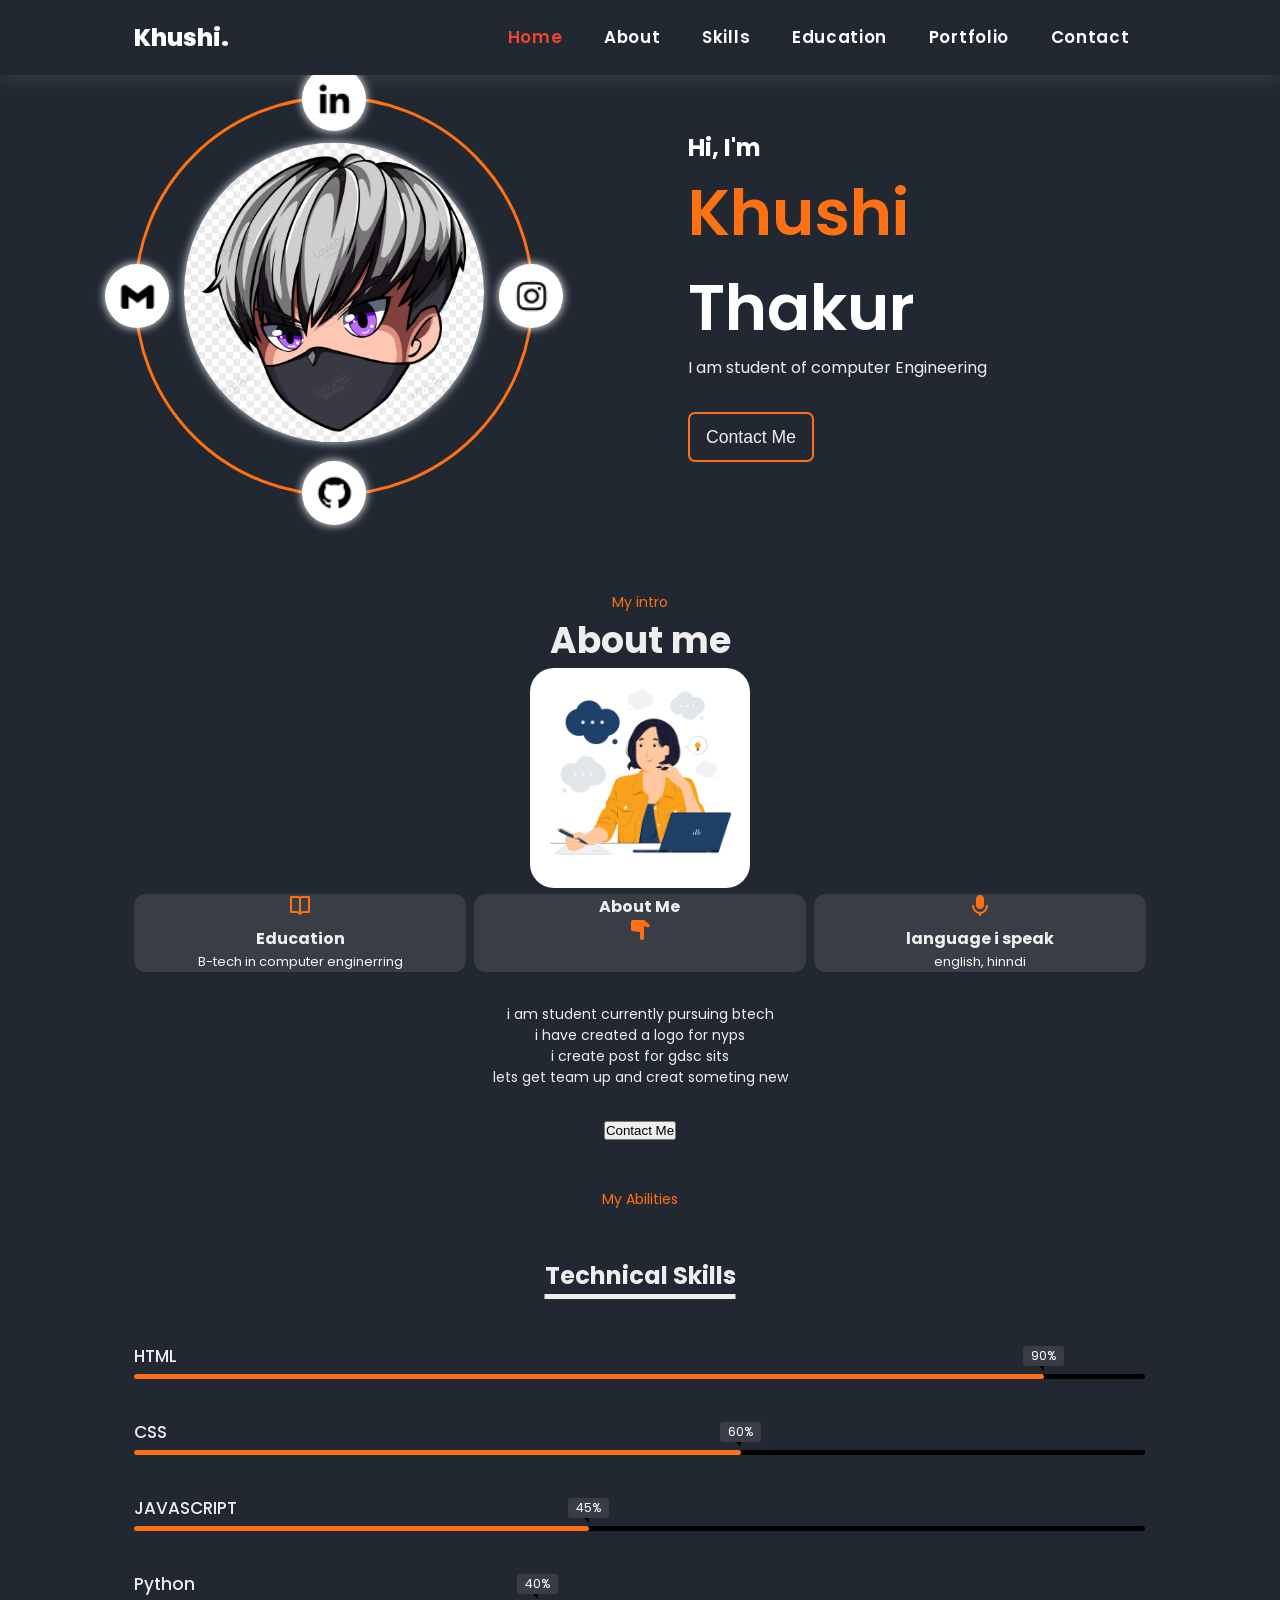
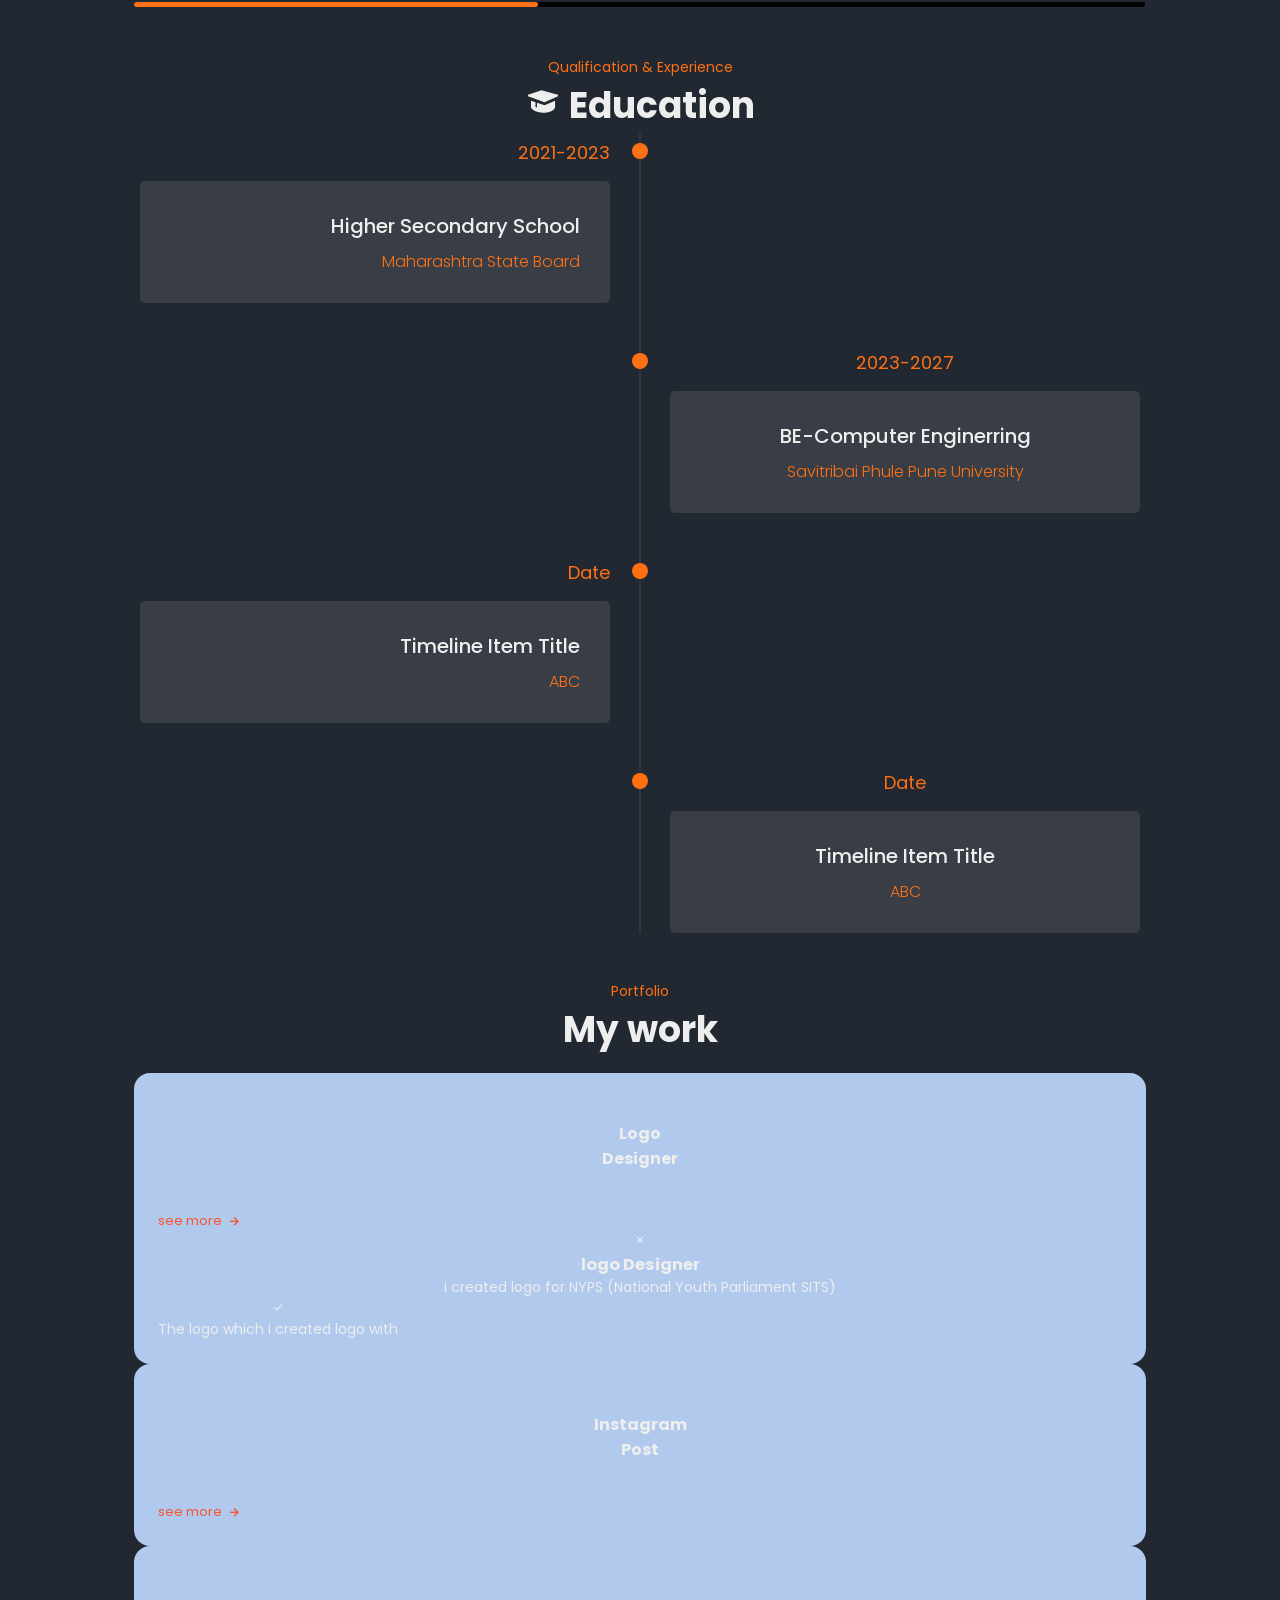
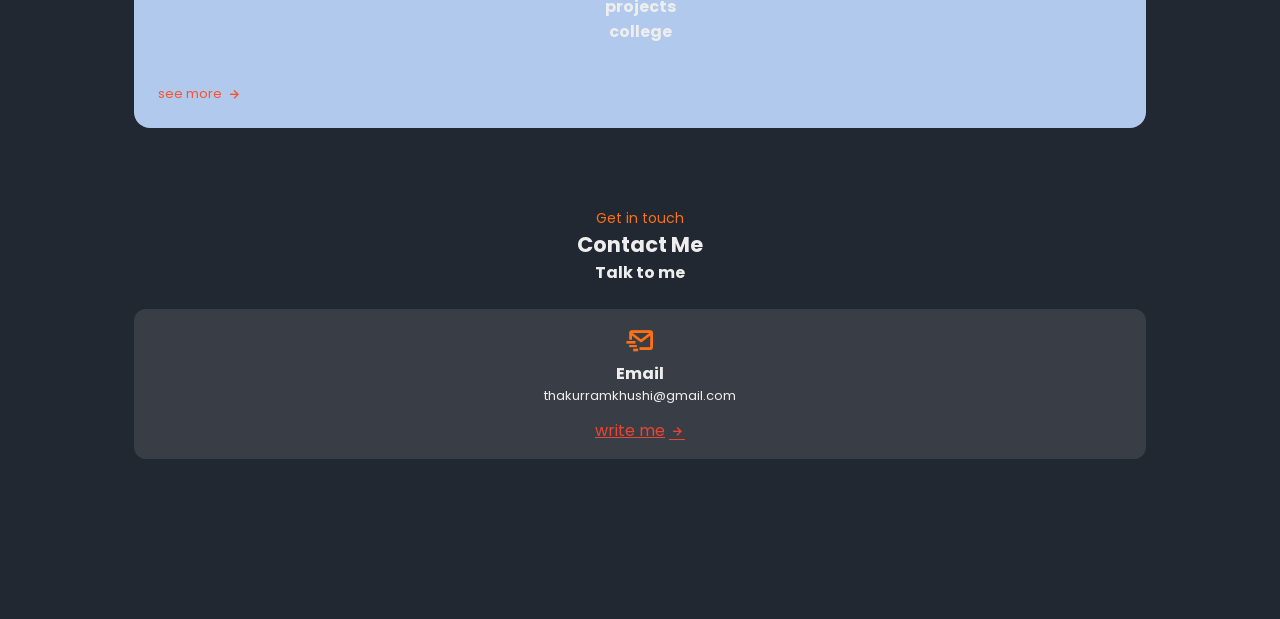
==== commit 414ff7a4: "added subtitle in skills section" ====
--- a/portfolio.html
+++ b/portfolio.html
@@ -121,6 +121,7 @@
     <section class="skills" id="skills">
         
             <div class="container">
+                <span class="section_subtitle"><span style="color: #FD7014;">My Abilities</span></span>
            
 
                 <h1 class="heading">Technical Skills</h1>
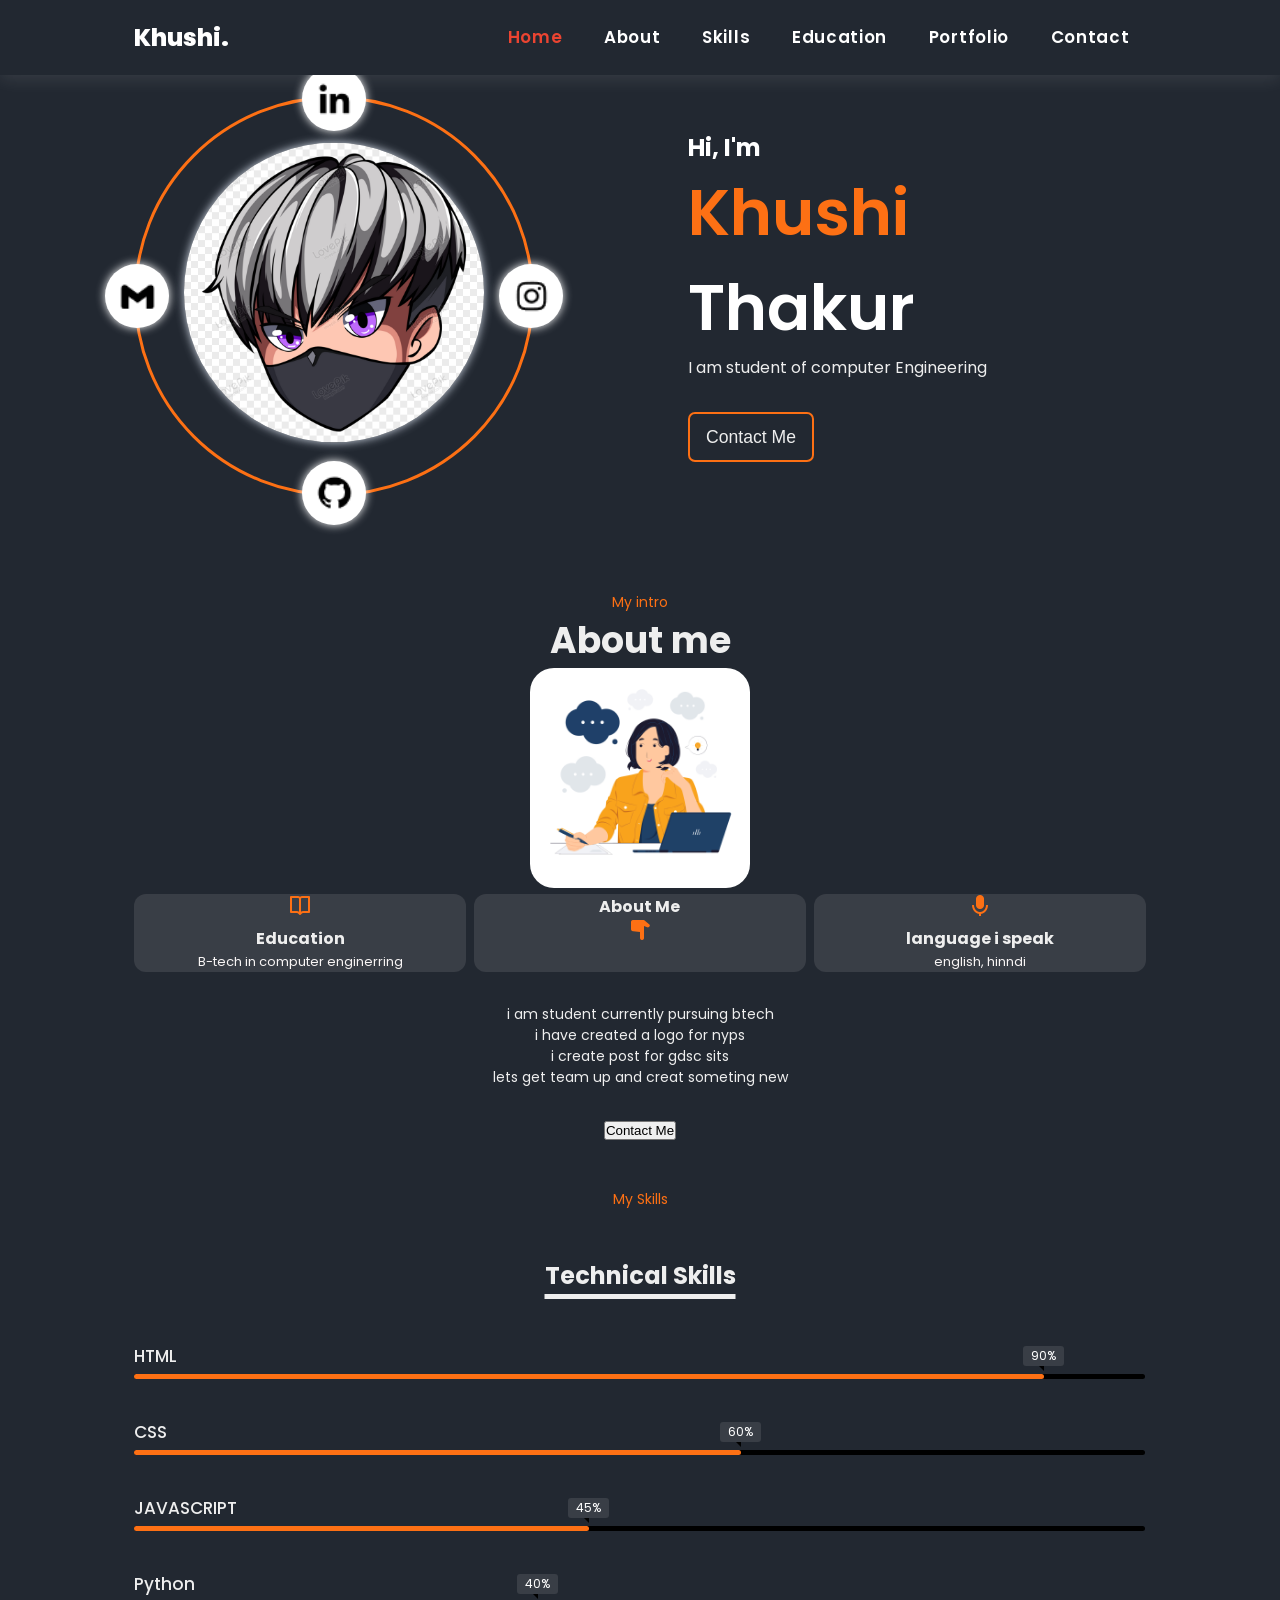
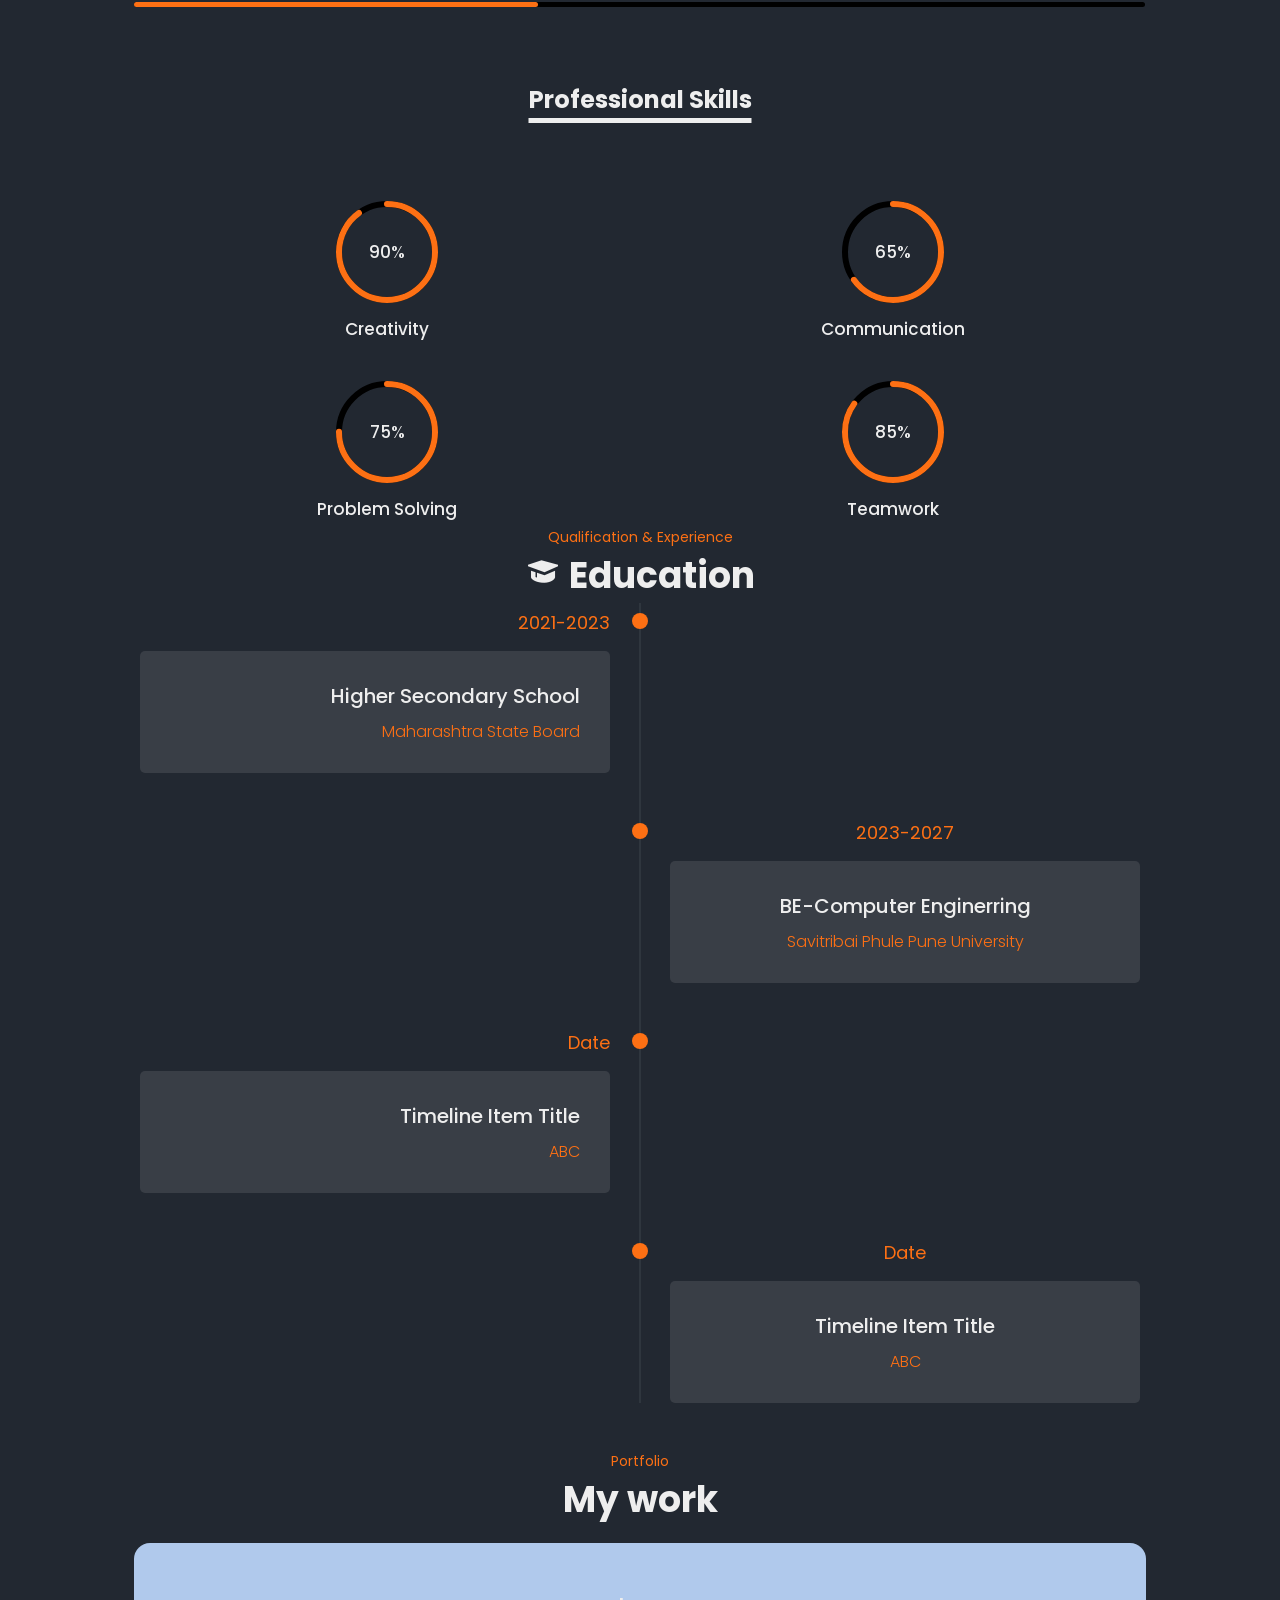
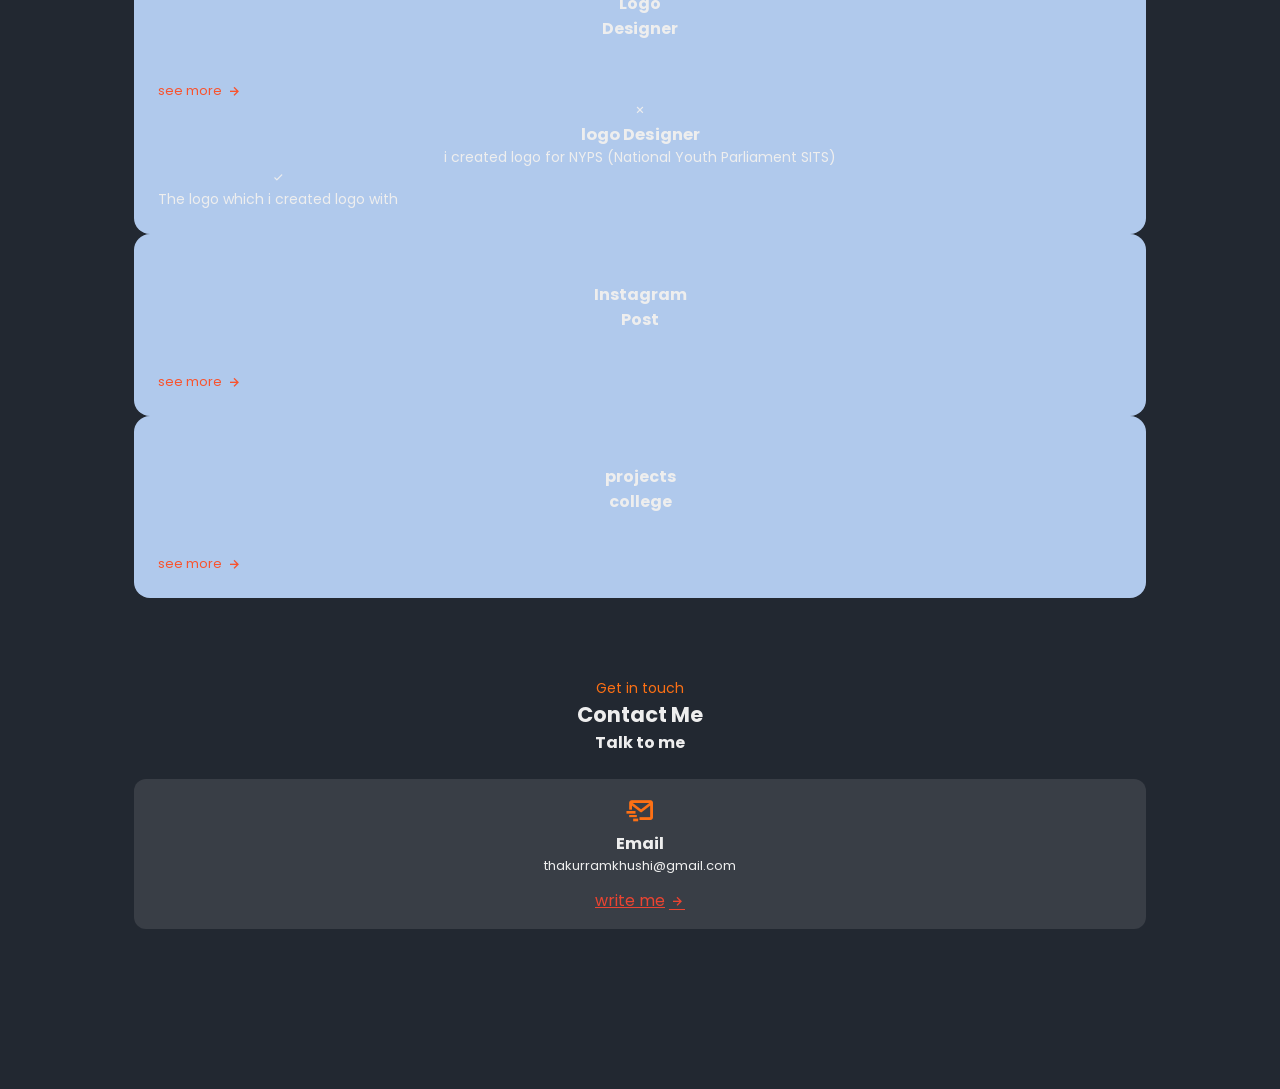
==== commit f24969e8: "created radial-bar in skills section" ====
--- a/portfolio.html
+++ b/portfolio.html
@@ -119,51 +119,89 @@
             </div>
     </section>
     <section class="skills" id="skills">
-        
-            <div class="container">
-                <span class="section_subtitle"><span style="color: #FD7014;">My Abilities</span></span>
-           
-
-                <h1 class="heading">Technical Skills</h1>
-                   <div class="horizontal-bars">
-                       <div class="bar">
-                           <div class="info">
-                               <span>HTML</span>
-                           </div>
-                           <div class="progress-line html">
-                               <span></span>
-                           </div>
-                       </div>
-                       <div class="bar">
-                           <div class="info">
-                               <span>CSS</span>
-                           </div>
-                           <div class="progress-line css">
-                               <span></span>
-                           </div>
-                       </div>
-                       <div class="bar">
-                           <div class="info">
-                               <span>JAVASCRIPT</span>
-                           </div>
-                           <div class="progress-line javascript">
-                               <span></span>
-                           </div>
-                       </div>
-                       <div class="bar">
-                           <div class="info">
-                               <span>Python</span>
-                           </div>
-                           <div class="progress-line python">
-                               <span></span>
-                           </div>
-                       </div>
-                       
-                   </div>
-               </div>
-                    <br><br>
-
-    
+        <div class="container">
+            <span class="section_subtitle"><span style="color: #FD7014;">My Skills</span></span>
+ 
+         <h1 class="heading"><span style="color:#EEEEEe;">Technical Skills</span></h1>
+            <div class="horizontal-bars">
+                <div class="bar">
+                    <div class="info">
+                        <span> HTML</span>
+                    </div>
+                    <div class="progress-line html">
+                        <span></span>
+                    </div>
+                </div>
+                <div class="bar">
+                    <div class="info">
+                        <span>CSS</span>
+                    </div>
+                    <div class="progress-line css">
+                        <span></span>
+                    </div>
+                </div>
+                <div class="bar">
+                    <div class="info">
+                        <span>JAVASCRIPT</span>
+                    </div>
+                    <div class="progress-line javascript">
+                        <span></span>
+                    </div>
+                </div>
+                <div class="bar">
+                    <div class="info">
+                        <span>Python</span>
+                    </div>
+                    <div class="progress-line python">
+                        <span></span>
+                    </div>
+                </div>
+                
+            </div>
+        </div>
+        <br><br><br>
+ 
+        <div class="container">
+            <h1 class="heading">Professional Skills</h1>
+            <div class="radial-bars">
+ 
+             <div class="radial-bar">
+                    <svg x="0px" y="0px" viewBox="0 0 200 200">
+                        <circle class="progress-bar" cx="100" cy="100" r="80"></circle>
+                        <circle class="path path-1" cx="100" cy="100" r="80"></circle>
+                    </svg>
+                    <div class="percentage">90%</div>
+                    <div class="text">Creativity</div>
+                </div>
+ 
+                <div class="radial-bar">
+                 <svg x="0px" y="0px" viewBox="0 0 200 200">
+                     <circle class="progress-bar" cx="100" cy="100" r="80"></circle>
+                     <circle class="path path-2" cx="100" cy="100" r="80"></circle>
+                 </svg>
+                 <div class="percentage">65%</div>
+                 <div class="text">Communication</div>
+             </div>
+ 
+             <div class="radial-bar">
+             <svg x="0px" y="0px" viewBox="0 0 200 200">
+                 <circle class="progress-bar" cx="100" cy="100" r="80"></circle>
+                 <circle class="path path-3" cx="100" cy="100" r="80"></circle>
+             </svg>
+             <div class="percentage">75%</div>
+             <div class="text">Problem Solving</div>
+         </div>
+ 
+         <div class="radial-bar">
+         <svg x="0px" y="0px" viewBox="0 0 200 200">
+             <circle class="progress-bar" cx="100" cy="100" r="80"></circle>
+             <circle class="path path-4" cx="100" cy="100" r="80"></circle>
+         </svg>
+         <div class="percentage">85%</div>
+         <div class="text">Teamwork</div>
+     </div>
+     </div>
+ </div>
  </section>
     <section class="Education" id="Education">
         <span class="section_subtitle"><span style="color: #FD7014 ; ">Qualification & Experience</span>
@@ -202,11 +240,7 @@
                     <p>ABC </p>
                 </div>
             </div>
-           
-
-
-
-
+        </div>
     </section>
     <section class="portfolio" id="portfoilo">
         <span class="section_subtitle"><span style="color: #FD7014;">Portfolio</span>
--- a/index.css
+++ b/index.css
@@ -558,6 +558,99 @@
        opacity: 1;
    }
 }
+.radial-bars{
+  width: 100%;
+  display: flex;
+  flex-wrap: wrap;
+  justify-content: space-evenly;
+  align-items: flex-start;
+}
+.radial-bars .radial-bar{
+  width: 50%;
+  height: 170px;
+  margin-bottom: 10px;
+  position: relative;
+}
+.radial-bars .radial-bar svg{
+  position: absolute;
+  top: 50%;
+  left: 50%;
+  transform: translate(-50%, -50%) rotate(-90deg);
+  width: 120px;
+  height: 160px;
+}
+.radial-bars .radial-bar .progress-bar{
+  stroke-width: 10;
+  stroke: black;
+  fill: transparent;
+  stroke-dasharray: 502;
+  stroke-dashoffset: 502;
+  stroke-linecap: round;
+  animation: animate-bar 1s linear forwards;
+}
+@keyframes animate-bar {
+  100%{
+      stroke-dashoffset: -1;
+  }
+}
+.path{
+  stroke-width: 10;
+  stroke: #FD7014;
+  fill: transparent;
+  stroke-dasharray: 502;
+  stroke-dashoffset: 502;
+  stroke-linecap: round;
+}
+.path-1{animation: animate-path1 1s 1s linear forwards;}
+.path-2{animation: animate-path2 1s 1s linear forwards;}
+.path-3{animation: animate-path3 1s 1s linear forwards;}
+.path-4{animation: animate-path4 1s 1s linear forwards;}
+
+
+@keyframes  animate-path1{
+  100%{
+  stroke-dashoffset: 50;
+  }
+}
+@keyframes  animate-path2{
+  100%{
+  stroke-dashoffset: 175;
+  }
+}
+@keyframes  animate-path3{
+  100%{
+  stroke-dashoffset: 125;
+  }
+}
+@keyframes  animate-path4{
+  100%{
+  stroke-dashoffset: 75;
+  }
+}
+
+.radial-bar .percentage{
+  position: absolute;
+  top: 50%;
+  left: 50%;
+  transform: translate(-50%, -50%);
+  font-size: 17px;
+  font-weight: 500;
+  animation: showText 0.5s 1s linear forwards;
+  opacity: 0;
+
+}
+.radial-bar .text{
+  width: 100%;
+  position: absolute;
+  text-align: center;
+  left: 50%;
+  bottom: -5px;
+  transform: translateX(-50%);
+  font-size: 17px;
+  font-weight: 500;
+  animation: showText 0.5s 1s linear forwards;
+  opacity: 0;
+}
 
 
 
@@ -600,96 +693,96 @@
 /* education */
 @import url('https://fonts.googleapis.com/css2?family=Poppins:wght@300;400;500;600;700&display=swap');
 * {
-  margin: 0;
-  padding: 0;
-  box-sizing: border-box;
+	margin: 0;
+	padding: 0;
+	box-sizing: border-box;
 }
 body {
-  font-family: 'Poppins', sans-serif;
+	font-family: 'Poppins', sans-serif;
 }
 .timeline-section {
-  background-color: #24292d;
-  min-height: 100vh;
-  padding: 100px 15px;
+	background-color: #24292d;
+	min-height: 100vh;
+	padding: 100px 15px;
 }
 .timeline-items {
-  max-width: 1000px;
-  margin: auto;
-  display: flex;
-  flex-wrap: wrap;
-  position: relative;
+	max-width: 1000px;
+	margin: auto;
+	display: flex;
+	flex-wrap: wrap;
+	position: relative;
 }
 .timeline-items::before {
-  content: '';
-  position: absolute;
-  width: 2px;
-  height: 100%;
-  background-color: #2f363e;
-  left: calc(50% - 1px);
+	content: '';
+	position: absolute;
+	width: 2px;
+	height: 100%;
+	background-color: #2f363e;
+	left: calc(50% - 1px);
 }
 .timeline-item {
-  margin-bottom: 40px;
-  width: 100%;
-  position: relative;
+	margin-bottom: 40px;
+	width: 100%;
+	position: relative;
 }
 .timeline-item:last-child {
-  margin-bottom: 0;
+	margin-bottom: 0;
 }
 .timeline-item:nth-child(odd) {
-  padding-right: calc(50% + 30px);
-  text-align: right;
+    padding-right: calc(50% + 30px);
+	text-align: right;
 }
 .timeline-item:nth-child(even) {
-  padding-left: calc(50% + 30px);
+    padding-left: calc(50% + 30px);
 }
 .timeline-dot {
-  height: 16px;
-  width: 16px;
-  background-color: #FD7014;
-  position: absolute;
-  left: calc(50% - 8px);
-  border-radius: 50%;
-  top: 10px;
-}
+	height: 16px;
+	width: 16px;
+	background-color: #FD7014;
+	position: absolute;
+	left: calc(50% - 8px);
+	border-radius: 50%;
+	top: 10px;
+} 
 .timeline-date {
-  font-size: 18px;
-  color: #FD7014;
-  margin: 6px 0 15px;
+	font-size: 18px;
+	color: #FD7014;
+	margin: 6px 0 15px;
 }
 .timeline-content {
   background-color:#393E46;
-  padding: 30px;
-  border-radius: 5px;
+	padding: 30px;
+	border-radius: 5px;
 }
 .timeline-content h3 {
-  font-size: 20px;
-  color: #EEEEEE;
-  margin: 0 0 10px;
-  text-transform: capitalize;
-  font-weight: 500;
+    font-size: 20px;
+	color: #EEEEEE;
+	margin: 0 0 10px;
+	text-transform: capitalize;
+	font-weight: 500;
 }
 .timeline-content p {
-  color: #FD7014;
-  font-size: 16px;
-  font-weight: 300;
-  line-height: 22px;
+    color: #FD7014;
+	font-size: 16px;
+	font-weight: 300;
+	line-height: 22px;
 }
 
 @media (max-width: 767px) {
-  .timeline-items::before {
-    left: 7px;
-  }
-  .timeline-item:nth-child(odd) {
-    padding-right: 0;
-    text-align: left;
-  }
-  .timeline-item:nth-child(odd),
-  .timeline-item:nth-child(even) {
-    padding-left: 37px;
-  }
-  .timeline-dot {
-    left: 0;
-  }
+	.timeline-items::before {
+		left: 7px;
+	}
+	.timeline-item:nth-child(odd) {
+		padding-right: 0;
+		text-align: left;
+	}
+	.timeline-item:nth-child(odd),
+	.timeline-item:nth-child(even) {
+		padding-left: 37px;
+	}
+	.timeline-dot {
+		left: 0;
+	}
 }
 
 
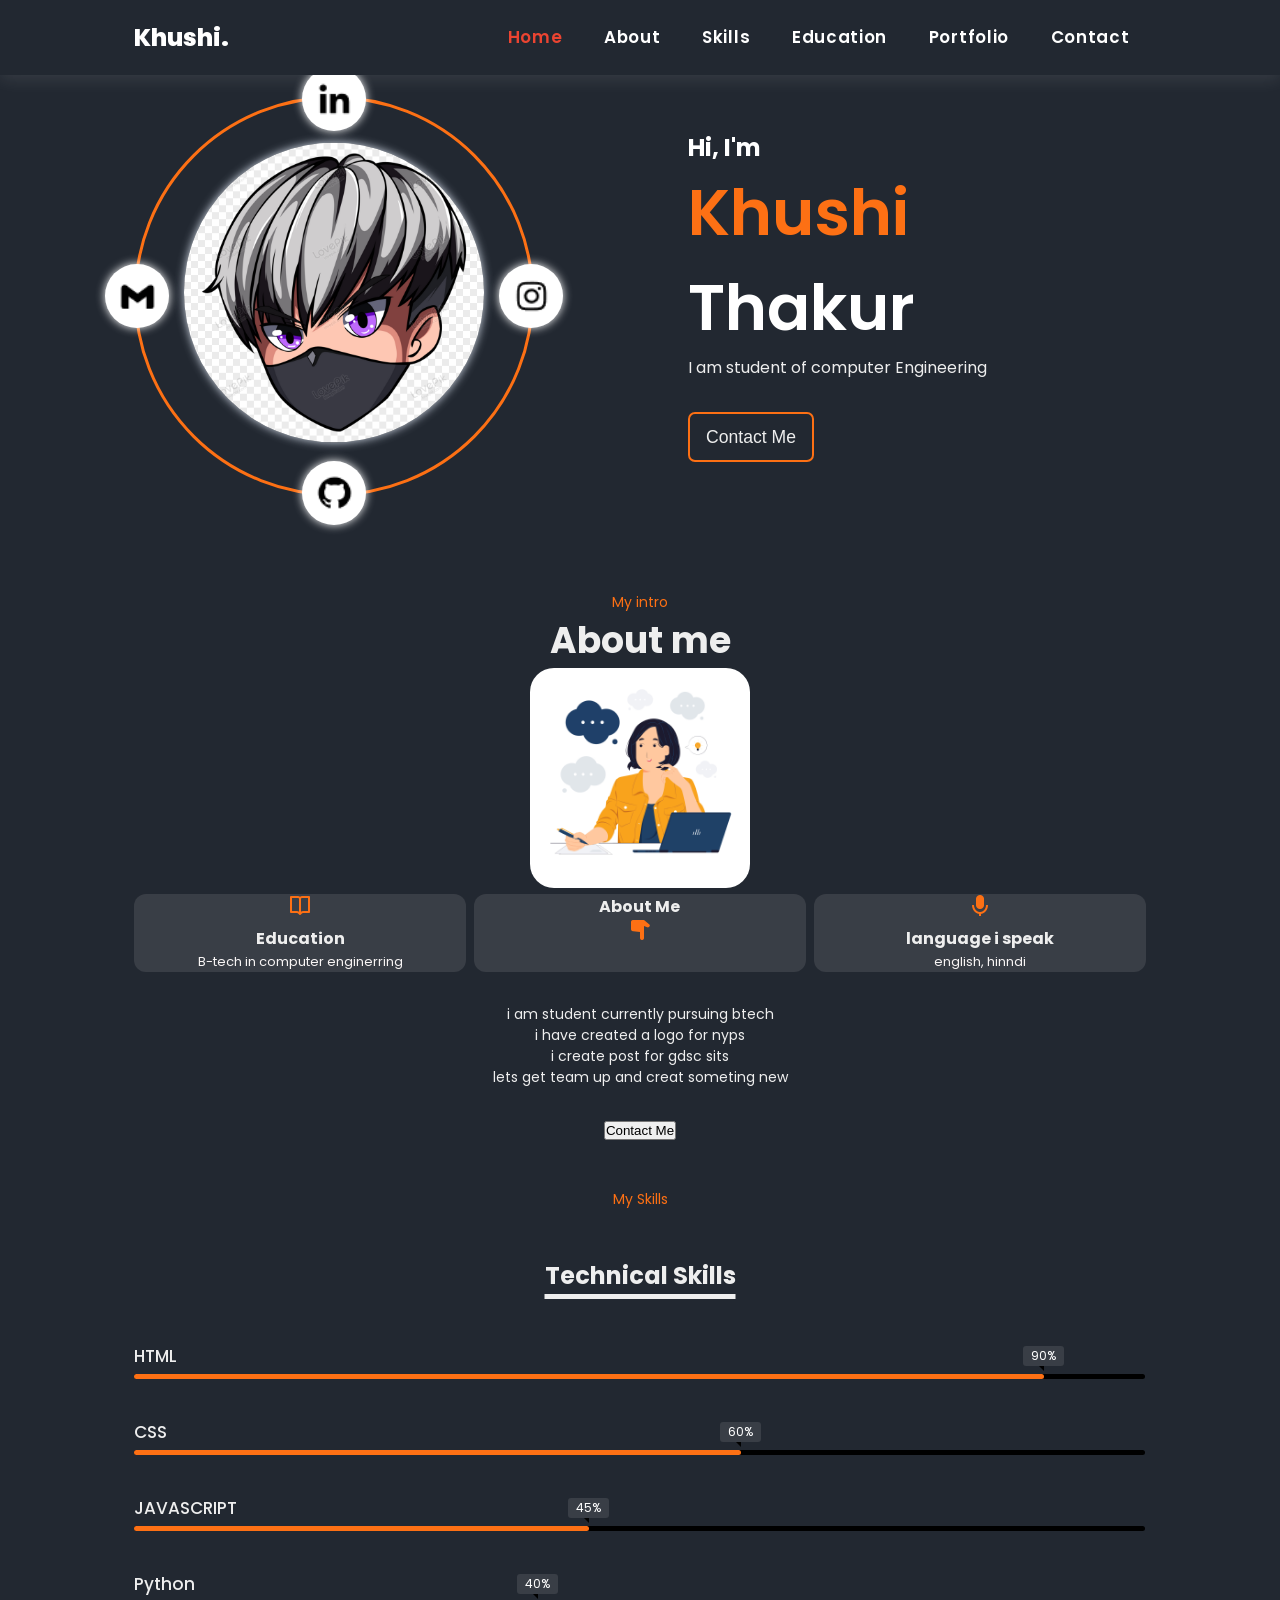
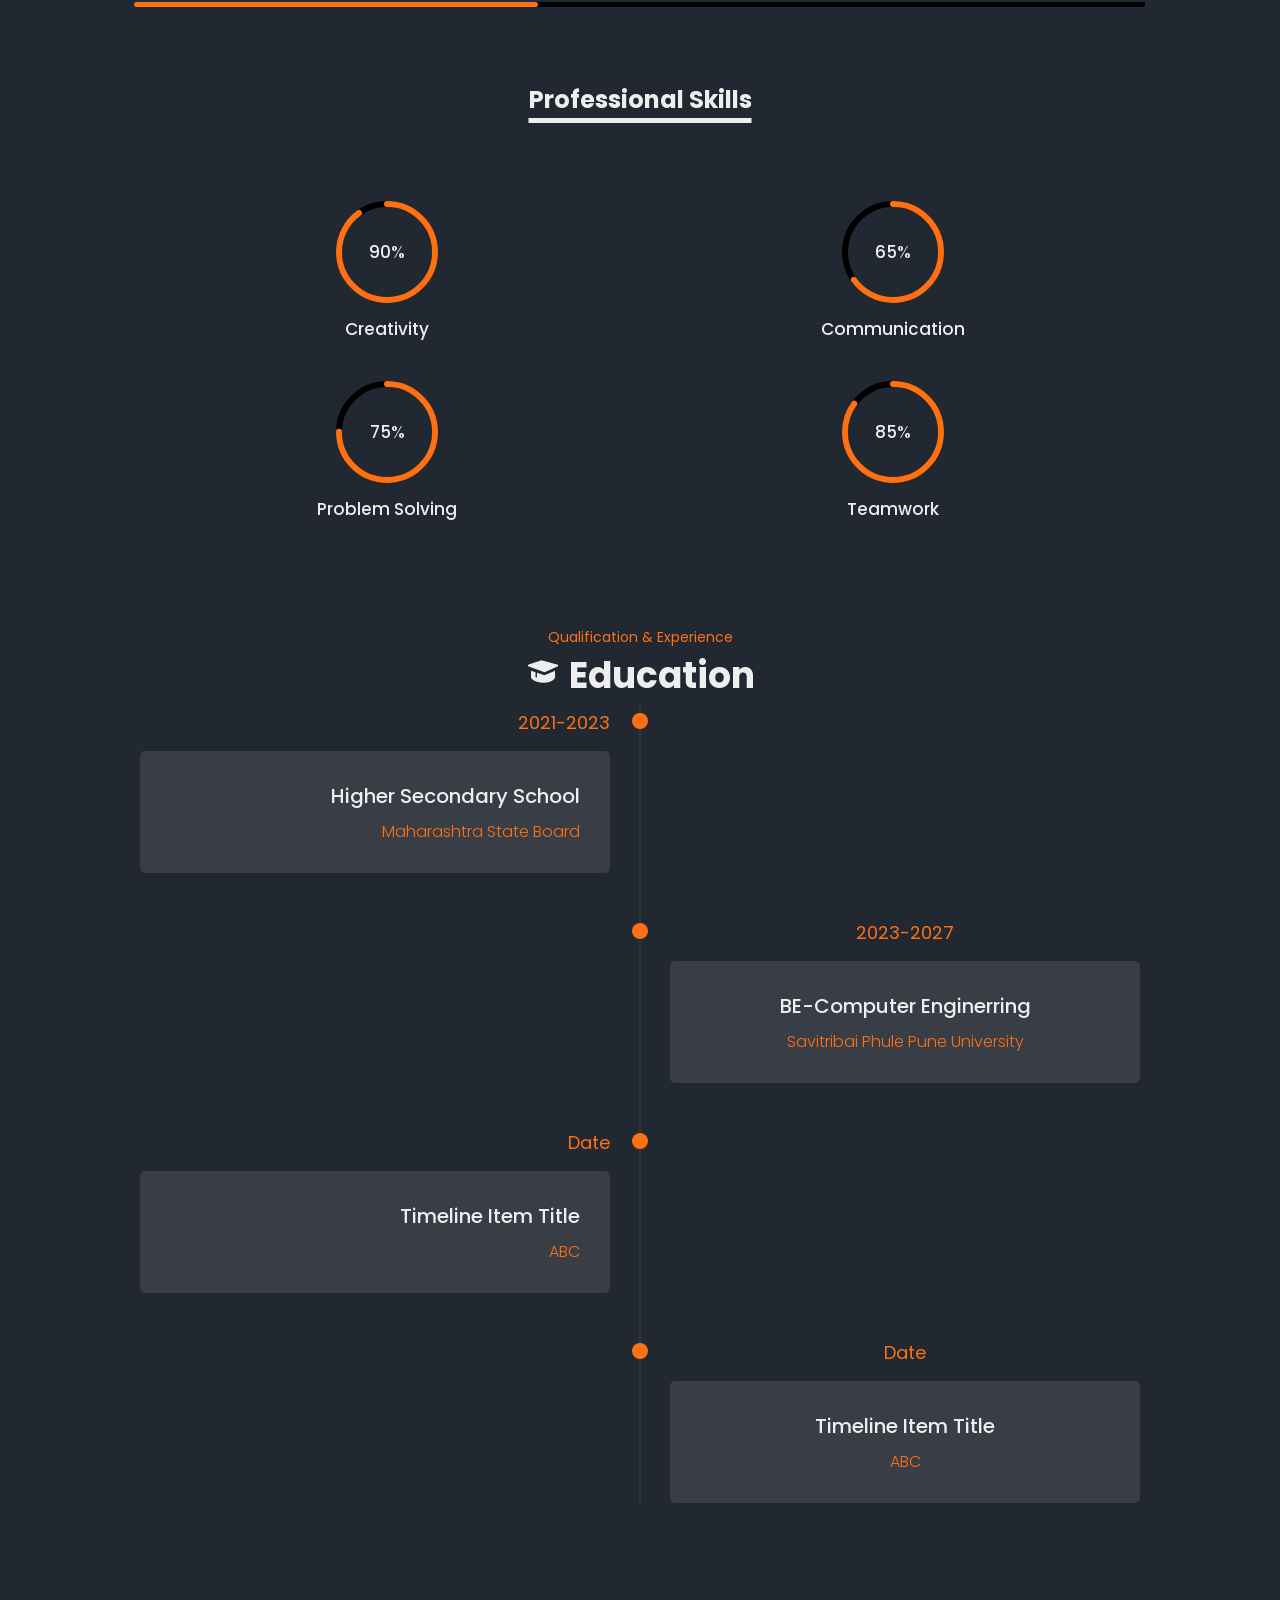
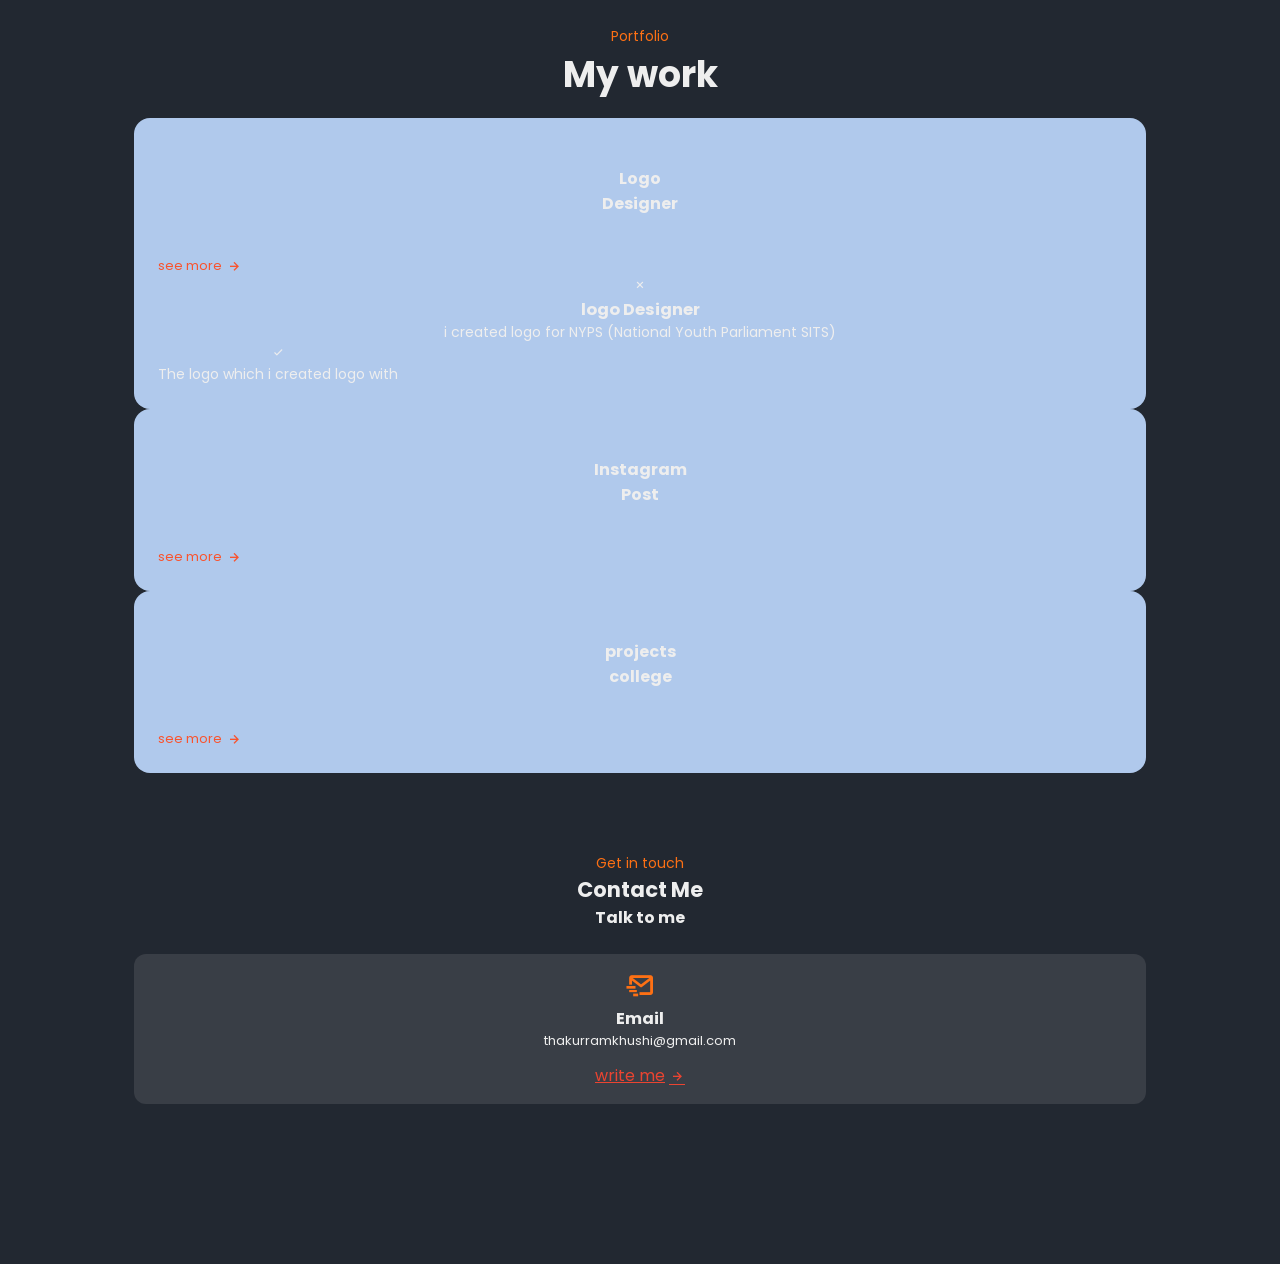
==== commit 2f4017f1: "ued br tag to make sepration between section" ====
--- a/portfolio.html
+++ b/portfolio.html
@@ -202,7 +202,9 @@
      </div>
      </div>
  </div>
- </section>
+</section>
+<br><br><br><br>
+
     <section class="Education" id="Education">
         <span class="section_subtitle"><span style="color: #FD7014 ; ">Qualification & Experience</span>
         <h2 class="section_title "> <i class='bx bxs-graduation'></i> Education</h2>
@@ -242,6 +244,7 @@
             </div>
         </div>
     </section>
+    <br><br><br>
     <section class="portfolio" id="portfoilo">
         <span class="section_subtitle"><span style="color: #FD7014;">Portfolio</span>
             <h2 class="section_title">My work</h2>
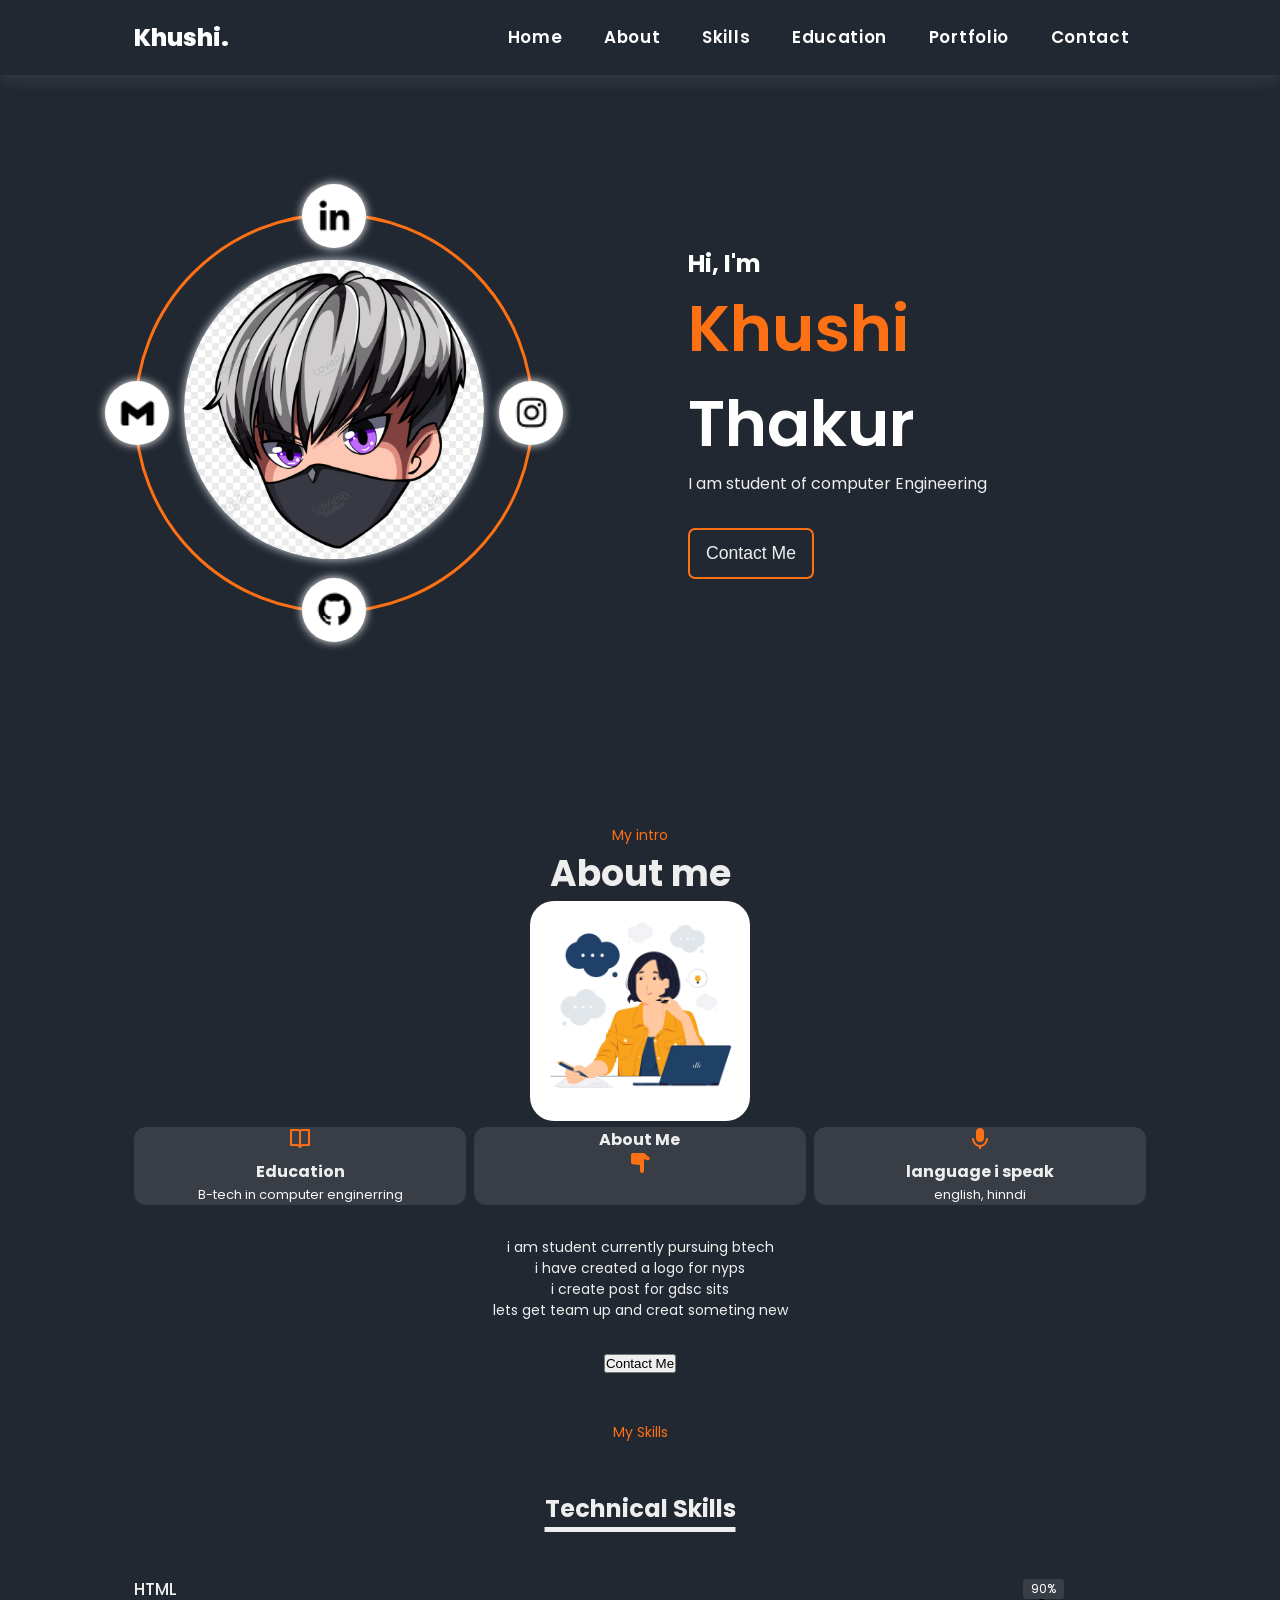
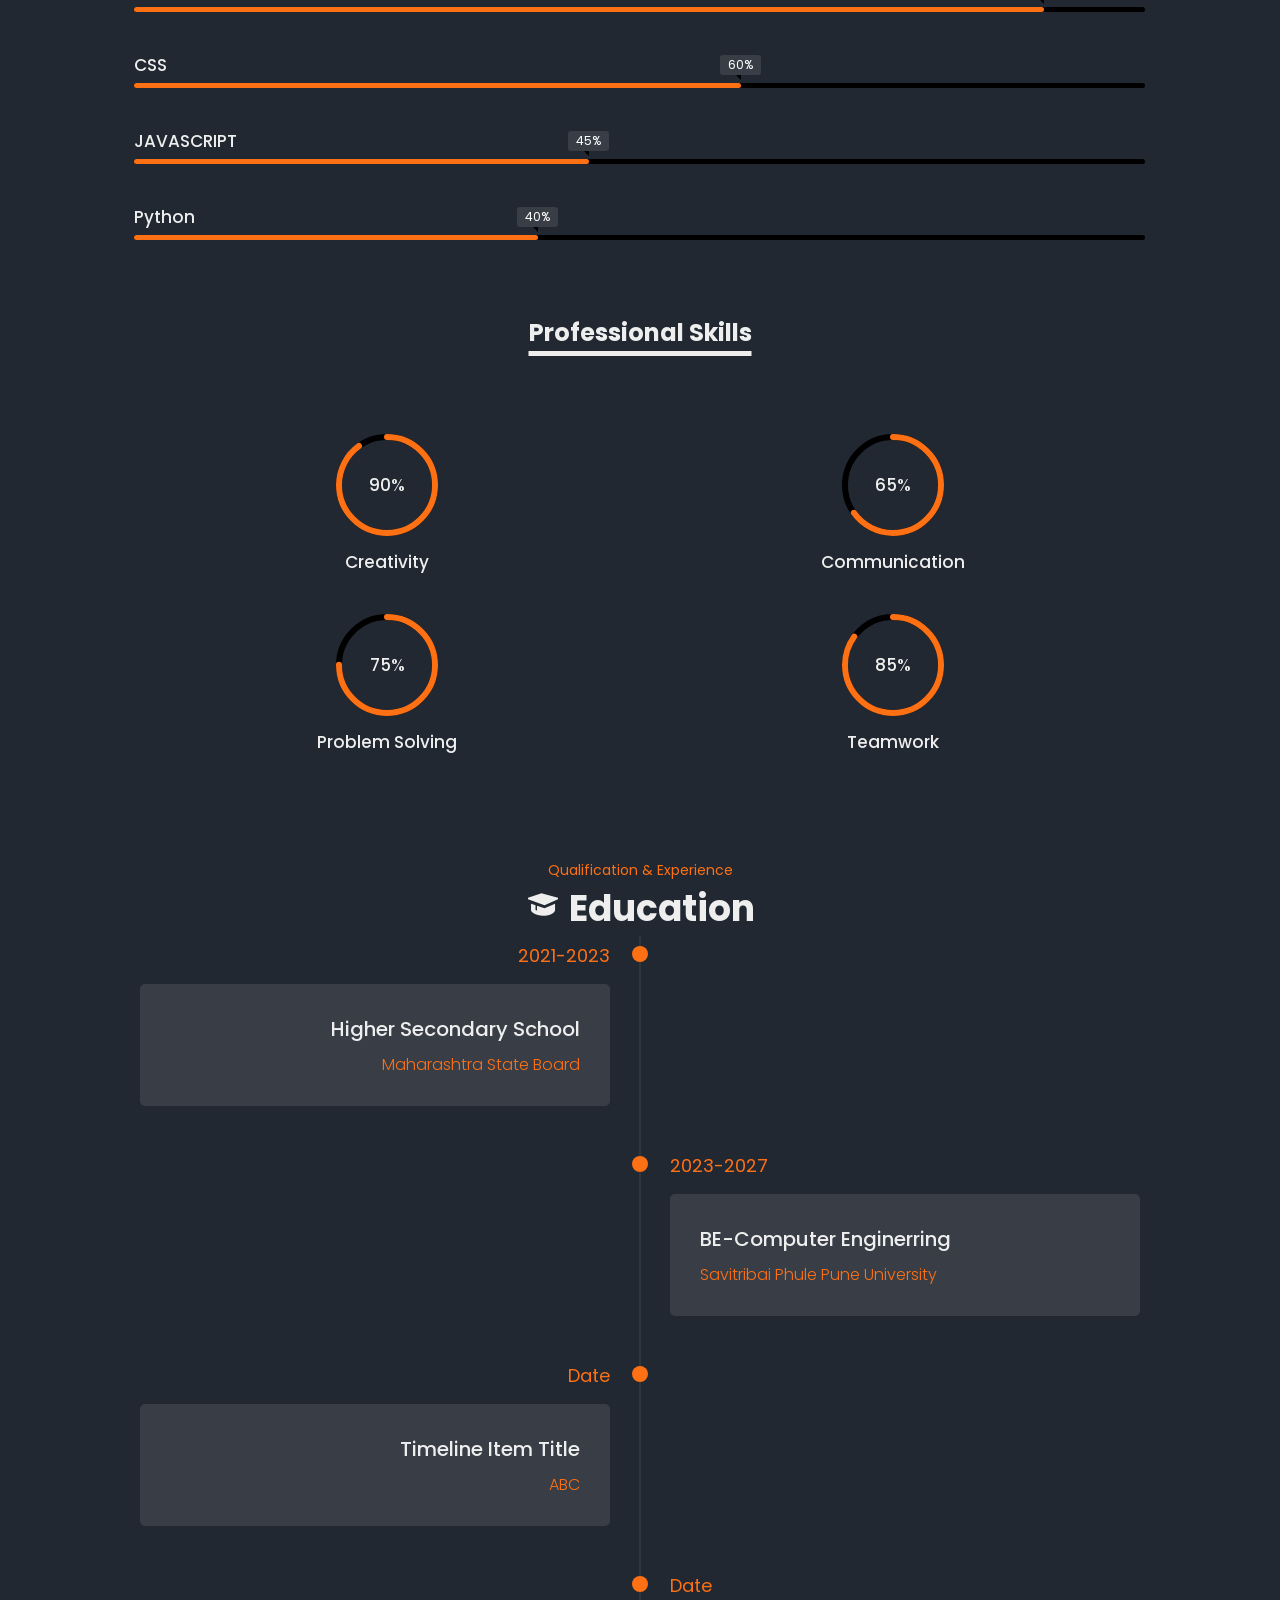
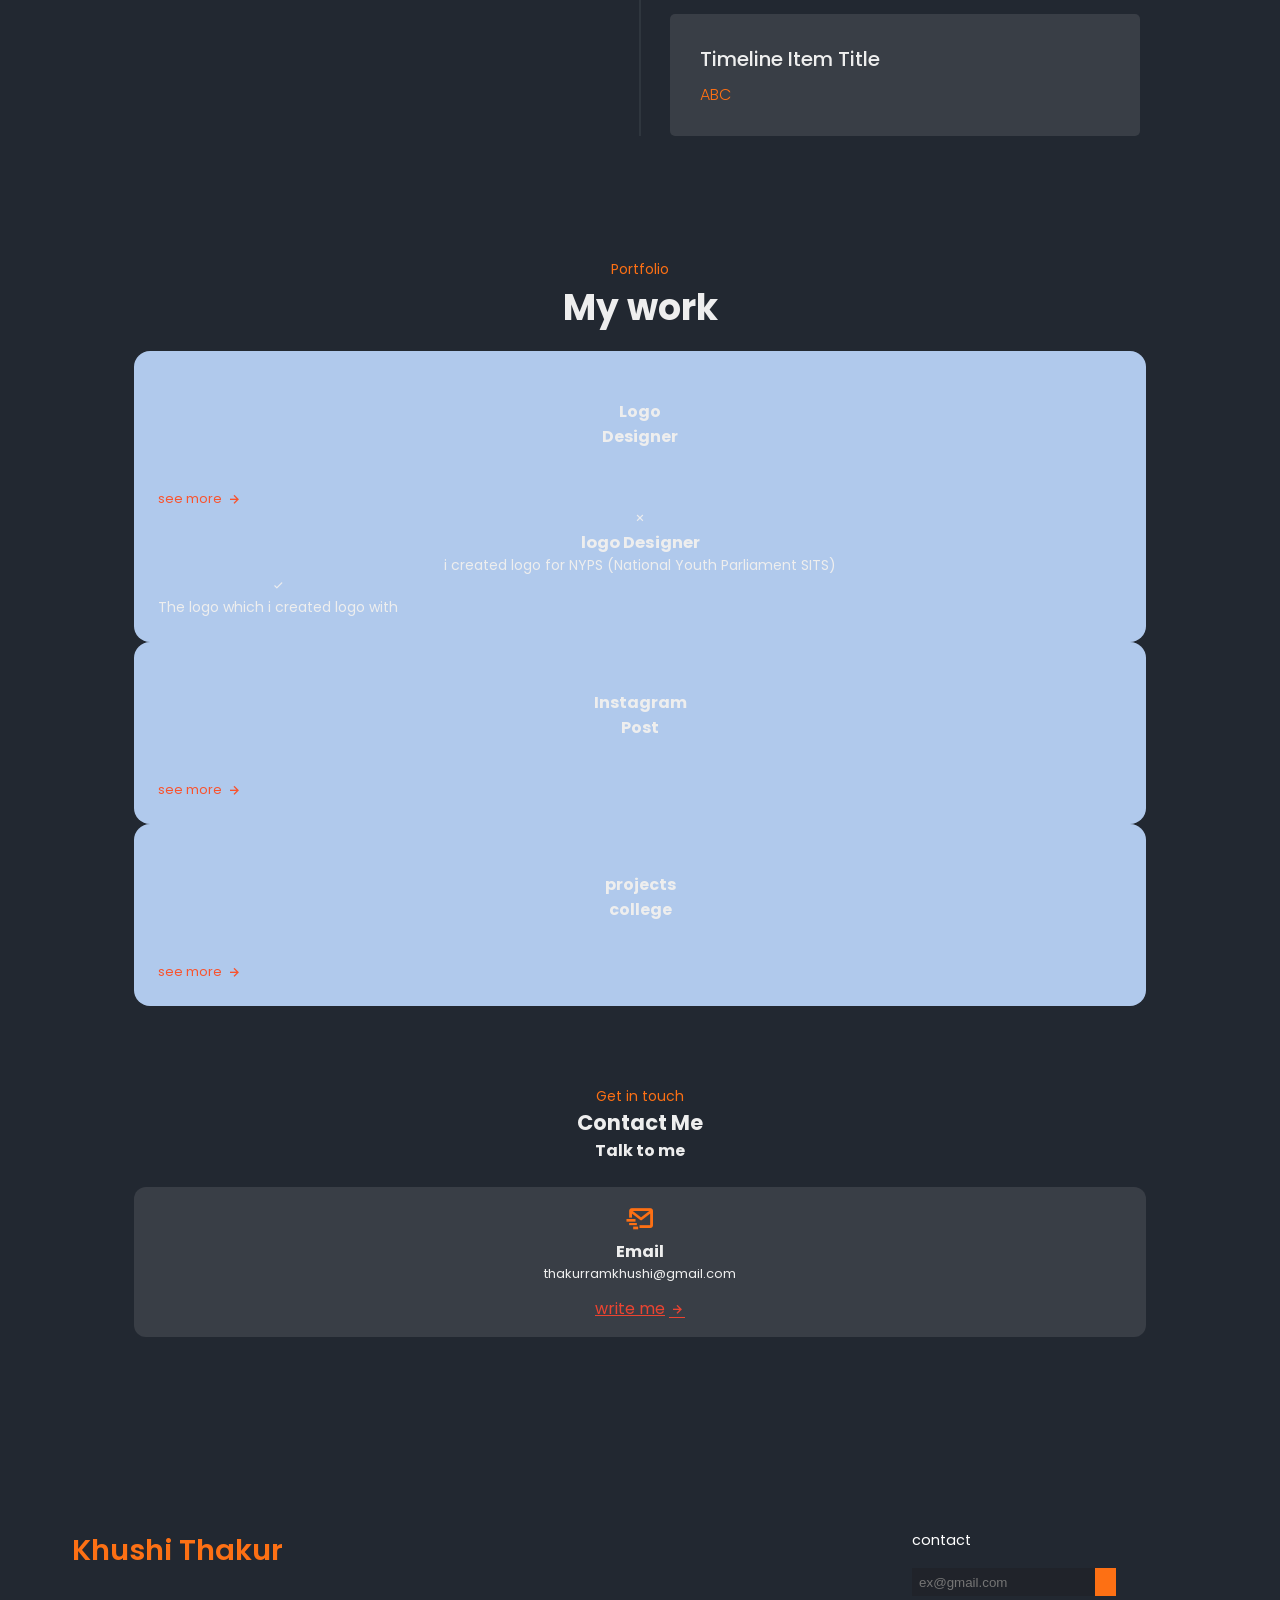
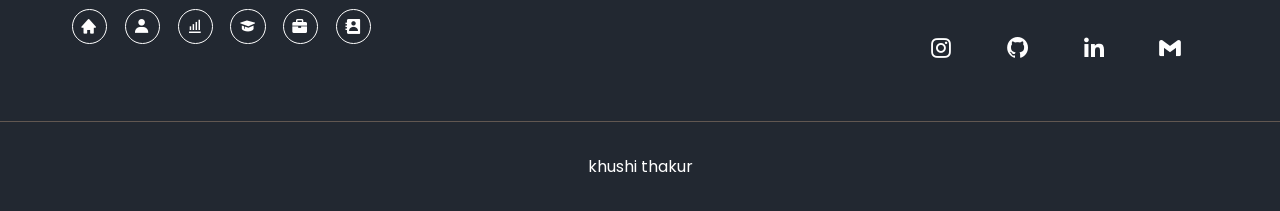
==== commit 5934cd9f: "created a footer for the website" ====
--- a/portfolio.html
+++ b/portfolio.html
@@ -1,355 +1,409 @@
 <!DOCTYPE html>
-<html lang="en">
-
-<head>
-    <meta charset="UTF-8">
-    <meta http-equiv="X-UA-Compatible" content="IE=edge">
-    <meta name="viewport" content="width=device-width, initial-scale=1.0">
-    <link href='https://unpkg.com/boxicons@2.1.4/css/boxicons.min.css' rel='stylesheet'>
-    <link rel="stylesheet" href="index.css">
-    <title>khushi_thakur</title>
-
-
-</head>
-
-<body>
-    <header class="container">
-        <div class="page-header">
-            <div class="logo">
-                <a href="#">Khushi.</a>
-            </div>
-            <input type="checkbox" id="click">
-
-            <label for="click" class="mainicon">
-                <div class="menu">
-                    <i class='bx bx-menu'></i>
-                </div>
-            </label>
-            <ul>
-                <li><a href="#home" class="active" style="--navAni:1">Home</a></li>
-                <li><a href="#about" style="--navAni:2">About</a></li>
-                <li><a href="#skills" style="--navAni:3">Skills </a></li>
-                <li><a href="#Education" style="--navAni:3">Education </a></li>
-                <li><a href="#portfolio" style="--navAni:4">Portfolio</a></li>
-                <li><a href="#contact" style="--navAni:5">Contact</a></li>
-            </ul>
-        </div>
-    </header>
-
-
-    <section class="container" id="home">
-        <div class="main">
-            <div class="rounding-sec">
-                <div class="big-circle">
-                    <div class="icon-block">
-                        <img src="[data-uri]"
-                            alt="" />
-                    </div>
-                    <div class="icon-block">
-                       <img src="[data-uri]"
-                            alt="" />
-                    </div>
-                    <div class="icon-block">
-                        <img src="[data-uri]"
-                            alt="" />
-                    </div>
-                    <div class="icon-block">
-                        <img src="[data-uri]" alt=""/>
-                    </div>
-                </div>
-                <div class="images">
-                    <img src= "images/avtar.png" class="img-w">
-                </div>
-            </div>
-            <div class="detail">
-                <h3>Hi, I'm</h3>
-                <h1><span style="color:#FD7014;">Khushi</span> Thakur</h1>
-                <p>I am student of computer Engineering</p>
-                <a href="#contact" class="button"><button>Contact Me</button></a>
-            </div>
-        </div>
-    </section>
-
-    <section class="About" id="about">
-        <span class="section_subtitle"><span style="color: #FD7014;">My intro</span>
-            <h2 class="section_title"><span style="color: #EEEEEe; align-items: center;">About me</h2>
-            <div class="about_container container grid">
-                <img src="images/about_image.jpg" alt="" class="about_img">
-
-                <div class="about_data">
-                    <div class="about_info">
-                        <div class="about_box">
-                            <i class='bx bx-book-open about_icons'></i>
-                            <h3 class="about_title">Education</h3>
-                            <span class="about_subtitle">B-tech in computer enginerring</span>
-                        </div>
-
-                        <div class="about_box">
-
-                            <h3 class="about_title">About Me</h3>
-                            <span class="about_subtitle">
-                                <i class='bx bxs-hand-down about_icons'></i>
-
-                            </span>
-                        </div>
-
-                        <div class="about_box">
-                            <i class='bx bxs-microphone about_icons'></i>
-                            <h3 class="about_title">language i speak</h3>
-                            <span class="about_subtitle"> english, hinndi</span>
-                        </div>
-
-
-                    </div>
-                    <p class="about_discription">
-                        <span style="color: #EEEEEe;">i am student currently pursuing btech<br>
-                            i have created a logo for nyps<br>
-                            i create post for gdsc sits<br>
-                            lets get team up and creat someting new</span>
-
-                    </p>
-                    <div class="about_button">
-                        <a href="#contact" class="button"><button>Contact Me</button></a>
-                    </div>
-
-
-
-
-                </div>
-            </div>
-    </section>
-    <section class="skills" id="skills">
-        <div class="container">
-            <span class="section_subtitle"><span style="color: #FD7014;">My Skills</span></span>
- 
-         <h1 class="heading"><span style="color:#EEEEEe;">Technical Skills</span></h1>
-            <div class="horizontal-bars">
-                <div class="bar">
-                    <div class="info">
-                        <span> HTML</span>
-                    </div>
-                    <div class="progress-line html">
-                        <span></span>
-                    </div>
-                </div>
-                <div class="bar">
-                    <div class="info">
-                        <span>CSS</span>
-                    </div>
-                    <div class="progress-line css">
-                        <span></span>
-                    </div>
-                </div>
-                <div class="bar">
-                    <div class="info">
-                        <span>JAVASCRIPT</span>
-                    </div>
-                    <div class="progress-line javascript">
-                        <span></span>
-                    </div>
-                </div>
-                <div class="bar">
-                    <div class="info">
-                        <span>Python</span>
-                    </div>
-                    <div class="progress-line python">
-                        <span></span>
-                    </div>
-                </div>
-                
-            </div>
-        </div>
+<html>
+    <head>
+        <meta charset="UTF-8">
+        <meta http-equiv="X-UA-Compatible" content="IE=edge">
+        <meta name="viewport" content="width=device-width, initial-scale=1.0">
+        <link href='https://unpkg.com/boxicons@2.1.4/css/boxicons.min.css' rel='stylesheet'>
+        <link rel="stylesheet" href="index.css">
+        <title>khushi_thakur</title>
+    
+    
+    </head>
+    
+    <body>
+        <header class="container">
+            <div class="page-header">
+                <div class="logo">
+                    <a href="#">Khushi.</a>
+                </div>
+                <input type="checkbox" id="click">
+    
+                <label for="click" class="mainicon">
+                    <div class="menu">
+                        <i class='bx bx-menu'></i>
+                    </div>
+                </label>
+                <ul>
+                    <li><a href="#home" class="active" style="--navAni:1">Home</a></li>
+                    <li><a href="#about" style="--navAni:2">About</a></li>
+                    <li><a href="#skills" style="--navAni:3">Skills </a></li>
+                    <li><a href="#Education" style="--navAni:3">Education </a></li>
+                    <li><a href="#portfolio" style="--navAni:4">Portfolio</a></li>
+                    <li><a href="#contact" style="--navAni:5">Contact</a></li>
+                </ul>
+            </div>
+        </header>
+    
+    
+        <section class="container" id="home">
+            <div class="main">
+                <div class="rounding-sec">
+                    <div class="big-circle">
+                        <div class="icon-block">
+                            <img src="[data-uri]"
+                                alt="" />
+                        </div>
+                        <div class="icon-block">
+                           <img src="[data-uri]"
+                                alt="" />
+                        </div>
+                        <div class="icon-block">
+                            <img src="[data-uri]"
+                                alt="" />
+                        </div>
+                        <div class="icon-block">
+                            <img src="[data-uri]" alt=""/>
+                        </div>
+                    </div>
+                    <div class="images">
+                        <img src= "images/avtar.png" class="img-w">
+                    </div>
+                </div>
+                <div class="detail">
+                    <h3>Hi, I'm</h3>
+                    <h1><span style="color:#FD7014;">Khushi</span> Thakur</h1>
+                    <p>I am student of computer Engineering</p>
+                    <a href="#contact" class="button"><button>Contact Me</button></a>
+                </div>
+            </div>
+        </section>
+    
+        <section class="About" id="about">
+            <span class="section_subtitle"><span style="color: #FD7014;">My intro</span>
+                <h2 class="section_title"><span style="color: #EEEEEe; align-items: center;">About me</h2>
+                <div class="about_container container grid">
+                    <img src="images/about_image.jpg" alt="" class="about_img">
+    
+                    <div class="about_data">
+                        <div class="about_info">
+                            <div class="about_box">
+                                <i class='bx bx-book-open about_icons'></i>
+                                <h3 class="about_title">Education</h3>
+                                <span class="about_subtitle">B-tech in computer enginerring</span>
+                            </div>
+    
+                            <div class="about_box">
+    
+                                <h3 class="about_title">About Me</h3>
+                                <span class="about_subtitle">
+                                    <i class='bx bxs-hand-down about_icons'></i>
+    
+                                </span>
+                            </div>
+    
+                            <div class="about_box">
+                                <i class='bx bxs-microphone about_icons'></i>
+                                <h3 class="about_title">language i speak</h3>
+                                <span class="about_subtitle"> english, hinndi</span>
+                            </div>
+    
+    
+                        </div>
+                        <p class="about_discription">
+                            <span style="color: #EEEEEe;">i am student currently pursuing btech<br>
+                                i have created a logo for nyps<br>
+                                i create post for gdsc sits<br>
+                                lets get team up and creat someting new</span>
+    
+                        </p>
+                        <div class="about_button">
+                            <a href="#contact" class="button"><button>Contact Me</button></a>
+                        </div>
+    
+    
+    
+    
+                    </div>
+                </div>
+        </section>
+        <section class="skills" id="skills">
+            <div class="container">
+                <span class="section_subtitle"><span style="color: #FD7014;">My Skills</span></span>
+     
+             <h1 class="heading"><span style="color:#EEEEEe;">Technical Skills</span></h1>
+                <div class="horizontal-bars">
+                    <div class="bar">
+                        <div class="info">
+                            <span> HTML</span>
+                        </div>
+                        <div class="progress-line html">
+                            <span></span>
+                        </div>
+                    </div>
+                    <div class="bar">
+                        <div class="info">
+                            <span>CSS</span>
+                        </div>
+                        <div class="progress-line css">
+                            <span></span>
+                        </div>
+                    </div>
+                    <div class="bar">
+                        <div class="info">
+                            <span>JAVASCRIPT</span>
+                        </div>
+                        <div class="progress-line javascript">
+                            <span></span>
+                        </div>
+                    </div>
+                    <div class="bar">
+                        <div class="info">
+                            <span>Python</span>
+                        </div>
+                        <div class="progress-line python">
+                            <span></span>
+                        </div>
+                    </div>
+                    
+                </div>
+            </div>
+            <br><br><br>
+     
+            <div class="container">
+                <h1 class="heading">Professional Skills</h1>
+                <div class="radial-bars">
+     
+                    <div class="radial-bar">
+                        <svg x="0px" y="0px" viewBox="0 0 200 200">
+                            <circle class="progress-bar" cx="100" cy="100" r="80"></circle>
+                            <circle class="path path-1" cx="100" cy="100" r="80"></circle>
+                        </svg>
+                        <div class="percentage">90%</div>
+                        <div class="text">Creativity</div>
+                    </div>
+     
+                    <div class="radial-bar">
+                        <svg x="0px" y="0px" viewBox="0 0 200 200">
+                         <circle class="progress-bar" cx="100" cy="100" r="80"></circle>
+                         <circle class="path path-2" cx="100" cy="100" r="80"></circle>
+                        </svg>
+                        <div class="percentage">65%</div>
+                        <div class="text">Communication</div>
+                    </div>
+     
+                    <div class="radial-bar">
+                      <svg x="0px" y="0px" viewBox="0 0 200 200">
+                        <circle class="progress-bar" cx="100" cy="100" r="80"></circle>
+                        <circle class="path path-3" cx="100" cy="100" r="80"></circle>
+                      </svg>
+                      <div class="percentage">75%</div>
+                      <div class="text">Problem Solving</div>
+                    </div>
+     
+                  <div class="radial-bar">
+                      <svg x="0px" y="0px" viewBox="0 0 200 200">
+                        <circle class="progress-bar" cx="100" cy="100" r="80"></circle>
+                        <circle class="path path-4" cx="100" cy="100" r="80"></circl>
+                       </svg>
+                      <div class="percentage">85%</div>
+                      <div class="text">Teamwork</div>
+                 </div>
+                </div>
+            </div>
+        </section>
+        <br><br><br><br>
+    
+        <section class="Education" id="Education">
+            <span class="section_subtitle"><span style="color: #FD7014 ; ">Qualification & Experience</span>
+            <h2 class="section_title "> <i class='bx bxs-graduation'></i> Education</h2>
+            <div class="timeline-items">
+               
+                <div class="timeline-item">
+                    <div class="timeline-dot"></div>
+                    <div class="timeline-date">2021-2023</div>
+                    <div class="timeline-content">
+                        <h3>Higher Secondary School</h3>
+                        <p>Maharashtra State Board </p>
+                    </div>
+                </div>
+                <div class="timeline-item">
+                    <div class="timeline-dot"></div>
+                    <div class="timeline-date">2023-2027</div>
+                    <div class="timeline-content">
+                        <h3>BE-Computer Enginerring</h3>
+                        <p>Savitribai Phule Pune University </p>
+                    </div>
+                </div>
+                <div class="timeline-item">
+                    <div class="timeline-dot"></div>
+                    <div class="timeline-date">Date</div>
+                    <div class="timeline-content">
+                        <h3>timeline item title</h3>
+                        <p>ABC </p>
+                    </div>
+                </div>
+                <div class="timeline-item">
+                    <div class="timeline-dot"></div>
+                    <div class="timeline-date">Date</div>
+                    <div class="timeline-content">
+                        <h3>timeline item title</h3>
+                        <p>ABC </p>
+                    </div>
+                </div>
+            </div>
+        </section>
         <br><br><br>
- 
-        <div class="container">
-            <h1 class="heading">Professional Skills</h1>
-            <div class="radial-bars">
- 
-             <div class="radial-bar">
-                    <svg x="0px" y="0px" viewBox="0 0 200 200">
-                        <circle class="progress-bar" cx="100" cy="100" r="80"></circle>
-                        <circle class="path path-1" cx="100" cy="100" r="80"></circle>
-                    </svg>
-                    <div class="percentage">90%</div>
-                    <div class="text">Creativity</div>
-                </div>
- 
-                <div class="radial-bar">
-                 <svg x="0px" y="0px" viewBox="0 0 200 200">
-                     <circle class="progress-bar" cx="100" cy="100" r="80"></circle>
-                     <circle class="path path-2" cx="100" cy="100" r="80"></circle>
-                 </svg>
-                 <div class="percentage">65%</div>
-                 <div class="text">Communication</div>
-             </div>
- 
-             <div class="radial-bar">
-             <svg x="0px" y="0px" viewBox="0 0 200 200">
-                 <circle class="progress-bar" cx="100" cy="100" r="80"></circle>
-                 <circle class="path path-3" cx="100" cy="100" r="80"></circle>
-             </svg>
-             <div class="percentage">75%</div>
-             <div class="text">Problem Solving</div>
-         </div>
- 
-         <div class="radial-bar">
-         <svg x="0px" y="0px" viewBox="0 0 200 200">
-             <circle class="progress-bar" cx="100" cy="100" r="80"></circle>
-             <circle class="path path-4" cx="100" cy="100" r="80"></circle>
-         </svg>
-         <div class="percentage">85%</div>
-         <div class="text">Teamwork</div>
-     </div>
-     </div>
- </div>
-</section>
-<br><br><br><br>
-
-    <section class="Education" id="Education">
-        <span class="section_subtitle"><span style="color: #FD7014 ; ">Qualification & Experience</span>
-        <h2 class="section_title "> <i class='bx bxs-graduation'></i> Education</h2>
-        <div class="timeline-items">
-           
-            <div class="timeline-item">
-                <div class="timeline-dot"></div>
-                <div class="timeline-date">2021-2023</div>
-                <div class="timeline-content">
-                    <h3>Higher Secondary School</h3>
-                    <p>Maharashtra State Board </p>
-                </div>
-            </div>
-            <div class="timeline-item">
-                <div class="timeline-dot"></div>
-                <div class="timeline-date">2023-2027</div>
-                <div class="timeline-content">
-                    <h3>BE-Computer Enginerring</h3>
-                    <p>Savitribai Phule Pune University </p>
-                </div>
-            </div>
-            <div class="timeline-item">
-                <div class="timeline-dot"></div>
-                <div class="timeline-date">Date</div>
-                <div class="timeline-content">
-                    <h3>timeline item title</h3>
-                    <p>ABC </p>
-                </div>
-            </div>
-            <div class="timeline-item">
-                <div class="timeline-dot"></div>
-                <div class="timeline-date">Date</div>
-                <div class="timeline-content">
-                    <h3>timeline item title</h3>
-                    <p>ABC </p>
-                </div>
-            </div>
-        </div>
-    </section>
-    <br><br><br>
-    <section class="portfolio" id="portfoilo">
-        <span class="section_subtitle"><span style="color: #FD7014;">Portfolio</span>
-            <h2 class="section_title">My work</h2>
-
-            <div class="work_container container grid">
-                <div class="work_card">
-                    <h3 class="work_title">Logo <br> Designer</h3>
-
-                    <span class="work_button">
-                        see more<i class='bx bx-right-arrow-alt work_icons'></i>
-                    </span>
-
-                    <div class="work_modal">
-                        <div class="work_modal-content">
-                            <i class='bx bx-x work_modal-close'></i>
-                            <h3 class="work_modal-title">logo Designer</h3>
-                            <p class="work_moal-description">
-                                i created logo for NYPS (National Youth Parliament SITS)
-                            </p>
-
-                            <ul class="work_modal-items">
-                                <li class="work_moal-items">
-                                    <i class='bx bx-check work_moal-icons'></i>
-                                    <p class="work_modal-info">
-                                        The logo which i created logo with
-                                    </p>
-
-                                </li>
-
-                            </ul>
-
-
-                        </div>
-                    </div>
-                </div>
-                <div class="work_card">
-                    <h3 class="work_title">Instagram<br>Post</h3>
-
-                    <span class="work_button">
-                        see more<i class='bx bx-right-arrow-alt work_icons'></i>
-                    </span>
-                </div>
-                <div class="work_card">
-                    <h3 class="work_title">projects<br>college</h3>
-
-                    <span class="work_button">
-                        see more<i class='bx bx-right-arrow-alt work_icons'></i>
-                    </span>
-                </div>
-            </div>
-    </section>
-    <section class="contact section" id="contact">
-        <span class="section_subtitle"><span style="color:#FD7014">Get in touch</span>
-            <h2 class="sectin_title"><span style="color: #EEEEEe;">Contact Me</span></h2>
-
-            <div class="contact_container container grid">
-                <div class="contact_content">
-                    <h3 class="contact_title"> Talk to me</h3>
-
-                    <div class="contact_info">
-                        <div class="contact_card">
-                            <i class='bx bx-mail-send contact_card-icons'></i>
-                            <h3 class="contact_card-title">Email</h3>
-                            <span class="contact_card-data">thakurramkhushi@gmail.com</span>
-
-                            <a href="mailto:thakurramkhushi@gmail.com" target="_blank" class="contact_button">
-                                write me <i class='bx bx-right-arrow-alt contact_button-icon'></i>
-                            </a>
-                        </div>
-
-                       
-
-
-
-                    </div>
-                </div>
-            </div>
-
-            <!-- <div class="contact_content">
-                <h3 class="contact_title"> Write me your project</h3>
-                <form action="" class="contact_form">
-                    <div class="contact_form-div">
-                        <label for="" class="contact_form-tag">Names</label>
-                        <input type="text" placeholder="insert your name" class="contact_form-input">
-
-
-                    </div>
-
-                    <div class="contact_form-div">
-                        <label for="" class="contact_form-tag">Email</label>
-                        <input type="email" placeholder="insert your email" class="contact_form-input">
-
-
-                    </div>
-
-                    <div class="contact_form-div contact_form-area">
-                        <label for="" class="contact_form-tag">project</label>
-                        <textarea name="" id="" cols="30" rows="10" placeholder="write your project"
-                            class="contact_form-input"></textarea> </div> <button class="button">send message</button>
+        <section class="portfolio" id="portfoilo">
+            <span class="section_subtitle"><span style="color: #FD7014;">Portfolio</span>
+                <h2 class="section_title">My work</h2>
+    
+                <div class="work_container container grid">
+                    <div class="work_card">
+                        <h3 class="work_title">Logo <br> Designer</h3>
+    
+                        <span class="work_button">
+                            see more<i class='bx bx-right-arrow-alt work_icons'></i>
+                        </span>
+    
+                        <div class="work_modal">
+                            <div class="work_modal-content">
+                                <i class='bx bx-x work_modal-close'></i>
+                                <h3 class="work_modal-title">logo Designer</h3>
+                                <p class="work_moal-description">
+                                    i created logo for NYPS (National Youth Parliament SITS)
+                                </p>
+    
+                                <ul class="work_modal-items">
+                                    <li class="work_moal-items">
+                                        <i class='bx bx-check work_moal-icons'></i>
+                                        <p class="work_modal-info">
+                                            The logo which i created logo with
+                                        </p>
+    
+                                    </li>
+    
+                                </ul>
+    
+    
+                            </div>
+                        </div>
+                    </div>
+                    <div class="work_card">
+                        <h3 class="work_title">Instagram<br>Post</h3>
+    
+                        <span class="work_button">
+                            see more<i class='bx bx-right-arrow-alt work_icons'></i>
+                        </span>
+                    </div>
+                    <div class="work_card">
+                        <h3 class="work_title">projects<br>college</h3>
+    
+                        <span class="work_button">
+                            see more<i class='bx bx-right-arrow-alt work_icons'></i>
+                        </span>
+                    </div>
+                </div>
+        </section>
+        <section class="contact section" id="contact">
+            <span class="section_subtitle"><span style="color:#FD7014">Get in touch</span>
+                <h2 class="sectin_title"><span style="color: #EEEEEe;">Contact Me</span></h2>
+    
+                <div class="contact_container container grid">
+                    <div class="contact_content">
+                        <h3 class="contact_title"> Talk to me</h3>
+    
+                        <div class="contact_info">
+                            <div class="contact_card">
+                                <i class='bx bx-mail-send contact_card-icons'></i>
+                                <h3 class="contact_card-title">Email</h3>
+                                <span class="contact_card-data">thakurramkhushi@gmail.com</span>
+    
+                                <a href="mailto:thakurramkhushi@gmail.com" target="_blank" class="contact_button">
+                                    write me <i class='bx bx-right-arrow-alt contact_button-icon'></i>
+                                </a>
+                            </div>
+    
+                           
+    
+    
+    
+                        </div>
+                    </div>
+                </div>
+    
+                <!-- <div class="contact_content">
+                    <h3 class="contact_title"> Write me your project</h3>
+                    <form action="" class="contact_form">
+                        <div class="contact_form-div">
+                            <label for="" class="contact_form-tag">Names</label>
+                            <input type="text" placeholder="insert your name" class="contact_form-input">
+    
+    
+                        </div>
+    
+                        <div class="contact_form-div">
+                            <label for="" class="contact_form-tag">Email</label>
+                            <input type="email" placeholder="insert your email" class="contact_form-input">
+    
+    
+                        </div>
+    
+                        <div class="contact_form-div contact_form-area">
+                            <label for="" class="contact_form-tag">project</label>
+                            <textarea name="" id="" cols="30" rows="10" placeholder="write your project"
+                                class="contact_form-input"></textarea> </div> <button class="button">send message</button>
+                    </form>
+    
+                </div> -->
+    
+                </div>
+    
+        </section>
+        <footer class="footer">
+            <div class="container">
+              <div class="col1">
+                <a href="#" class="brand"><span style="color: #FD7014;">Khushi Thakur</span></a>
+                <ul class="media-icons">
+                  <li>
+                    <a href="#home"><i class='bx bxs-home' ></i></a>
+                  </li>
+                  <li>
+                    <a href="#about"><i class='bx bxs-user' ></i></a>
+                  </li>
+                  <li>
+                    <a href="#skills"><i class='bx bx-bar-chart-alt'></i></a>
+                  </li>
+                  <li>
+                    <a href="#Education"><i class='bx bxs-graduation' ></i></a>
+                  </li>
+                  <li>
+                    <a href="#portfolio"><i class='bx bxs-briefcase' ></i></a>
+                  </li>
+                  <li>
+                    <a href="#contact"><i class='bx bxs-contact' ></i></a>
+                  </li>
+                </ul>
+              </div>
+             
+              <div class="col3">
+                <p>contact</p>
+                <form>
+                  <div class="input-wrap">
+                    <input type="email" placeholder="ex@gmail.com" /><button type="submit"><i class="fa-solid fa-paper-plane"></i></button>
+                  </div>
                 </form>
-
-            </div> -->
-
-            </div>
-
-    </section>
-</body>
-
+                <ul class="services-icons">
+                  <li>
+                    <a href="#"><i class='bx bxl-instagram'></i></a>
+                  </li>
+                  <li>
+                    <a href="#"><i class='bx bxl-github' ></i></a>
+                  </li>
+                  <li>
+                    <a href="#"><i class='bx bxl-linkedin' ></i></a>
+                  </li>
+                  <li>
+                    <a href="#"><i class='bx bxl-gmail' ></i></a>
+                  </li>
+                </ul>
+              </div>
+            </div>
+            <div class="footer-bottom">
+              <div class="mekk">
+                khushi thakur
+              </div>
+            </div>
+          </footer>
+    </body>
+</html>
--- a/index.css
+++ b/index.css
@@ -105,7 +105,7 @@
   animation-delay: calc(.15s * var(--navAni));
 }
 
-li a.active,
+/* li a.active, */
 li a:hover {
   color:#eb4431;
 }
@@ -137,6 +137,7 @@
   row-gap: 2rem;
   column-gap: 6rem;
   align-items: center;
+  height: calc(100vh - 75px);
 }
 .main h3 {
   color: #fff;
@@ -352,9 +353,9 @@
   }
 
   ul {
-      background: var(--primary-dark);
-      width: 100%;
-      height: 100vh;
+      background-color: #2f363e;
+      width: 50%;
+      height: 40vh;
       position: absolute;
       display: flex;
       flex-direction: column;
@@ -372,7 +373,7 @@
   }
 
   #click:checked~ul {
-      left: 0%;
+      left: 0;
       transition: all 0.3s ease;
   }
   .main {
@@ -734,6 +735,7 @@
 }
 .timeline-item:nth-child(even) {
     padding-left: calc(50% + 30px);
+    text-align: left;
 }
 .timeline-dot {
 	height: 16px;
@@ -888,29 +890,141 @@
   resize: none;
 }
 /* FOOTER */
-
-
-
-
-
-
-
-
-
-
-
-
-
-
-
-
-
-
-
-
-
-
-
-
-
-
+footer {
+  box-sizing: border-box;
+  margin: 0;
+  padding: 0;
+  color: #fff;
+  background:var(--primary-dark);
+}
+footer ul {
+  list-style: none;
+}
+footer p {
+  color: #fff;
+  max-width: 25em;
+  font-size: 0.9em;
+  line-height: 23px;
+}
+footer a {
+  color: #fff;
+  text-decoration: none;
+}
+footer .container {
+  max-width: 1200px;
+  margin: 0 auto;
+  padding: 2em;
+}
+.footer .container {
+  display: flex;
+  justify-content: space-between;
+  gap: 2em;
+}
+.brand {
+  display: block;
+  font-size: 1.8em;
+  font-weight: 600;
+  margin-bottom: 1em;
+}
+.media-icons li,
+.services-icons li {
+  display: inline-block;
+  margin: 0.5em 0.5em 0.5em 0;
+}
+.media-icons a {
+  font-size: 1.1em;
+  width: 2em;
+  height: 2em;
+  border: 1px #fff solid;
+  border-radius: 50%;
+  display: flex;
+  justify-content: center;
+  align-items: center;
+  transition: 0.3s;
+}
+.media-icons a:hover {
+  background: #FD7014;
+  color: #111;
+}
+.services-icons a {
+  font-size: 1.6em;
+}
+.services-icons a:hover {
+  color: #FD7014;
+}
+.footer-bottom {
+  display: flex;
+  justify-content: center;
+  border-top: 1px solid rgba(208, 168, 138, 0.36);
+  padding: 2em;
+}
+.footer .menu {
+  margin-bottom: 1em;
+}
+.footer .menu li {
+  display: inline-block;
+  margin: 0 0.7em 0.7em 0;
+  text-align: center;
+}
+.footer .menu a {
+  transition: 0.3s;
+  font-weight: 600;
+}
+.footer .menu a:hover {
+  color: #FD7014;
+}
+.input-wrap {
+  margin: 1em 0;
+  display: flex;
+}
+.input-wrap input {
+  padding: 0.5em;
+  border: none;
+  background: #20232a;
+  color: #ccc;
+}
+.input-wrap input:focus {
+  outline: none;
+}
+.input-wrap button {
+  padding: 0.8em;
+  background:#FD7014;
+  border: none;
+  color: #eb4431;
+  transition: 0.3s;
+}
+.input-wrap button:hover {
+  background: #fff;
+  color: #111;
+}
+/* == responsive == */
+@media screen and (max-width: 900px) {
+  .footer .container {
+    flex-direction: column;
+  }
+}
+
+
+
+
+
+
+
+
+
+
+
+
+
+
+
+
+
+
+
+
+
+
+
+
+
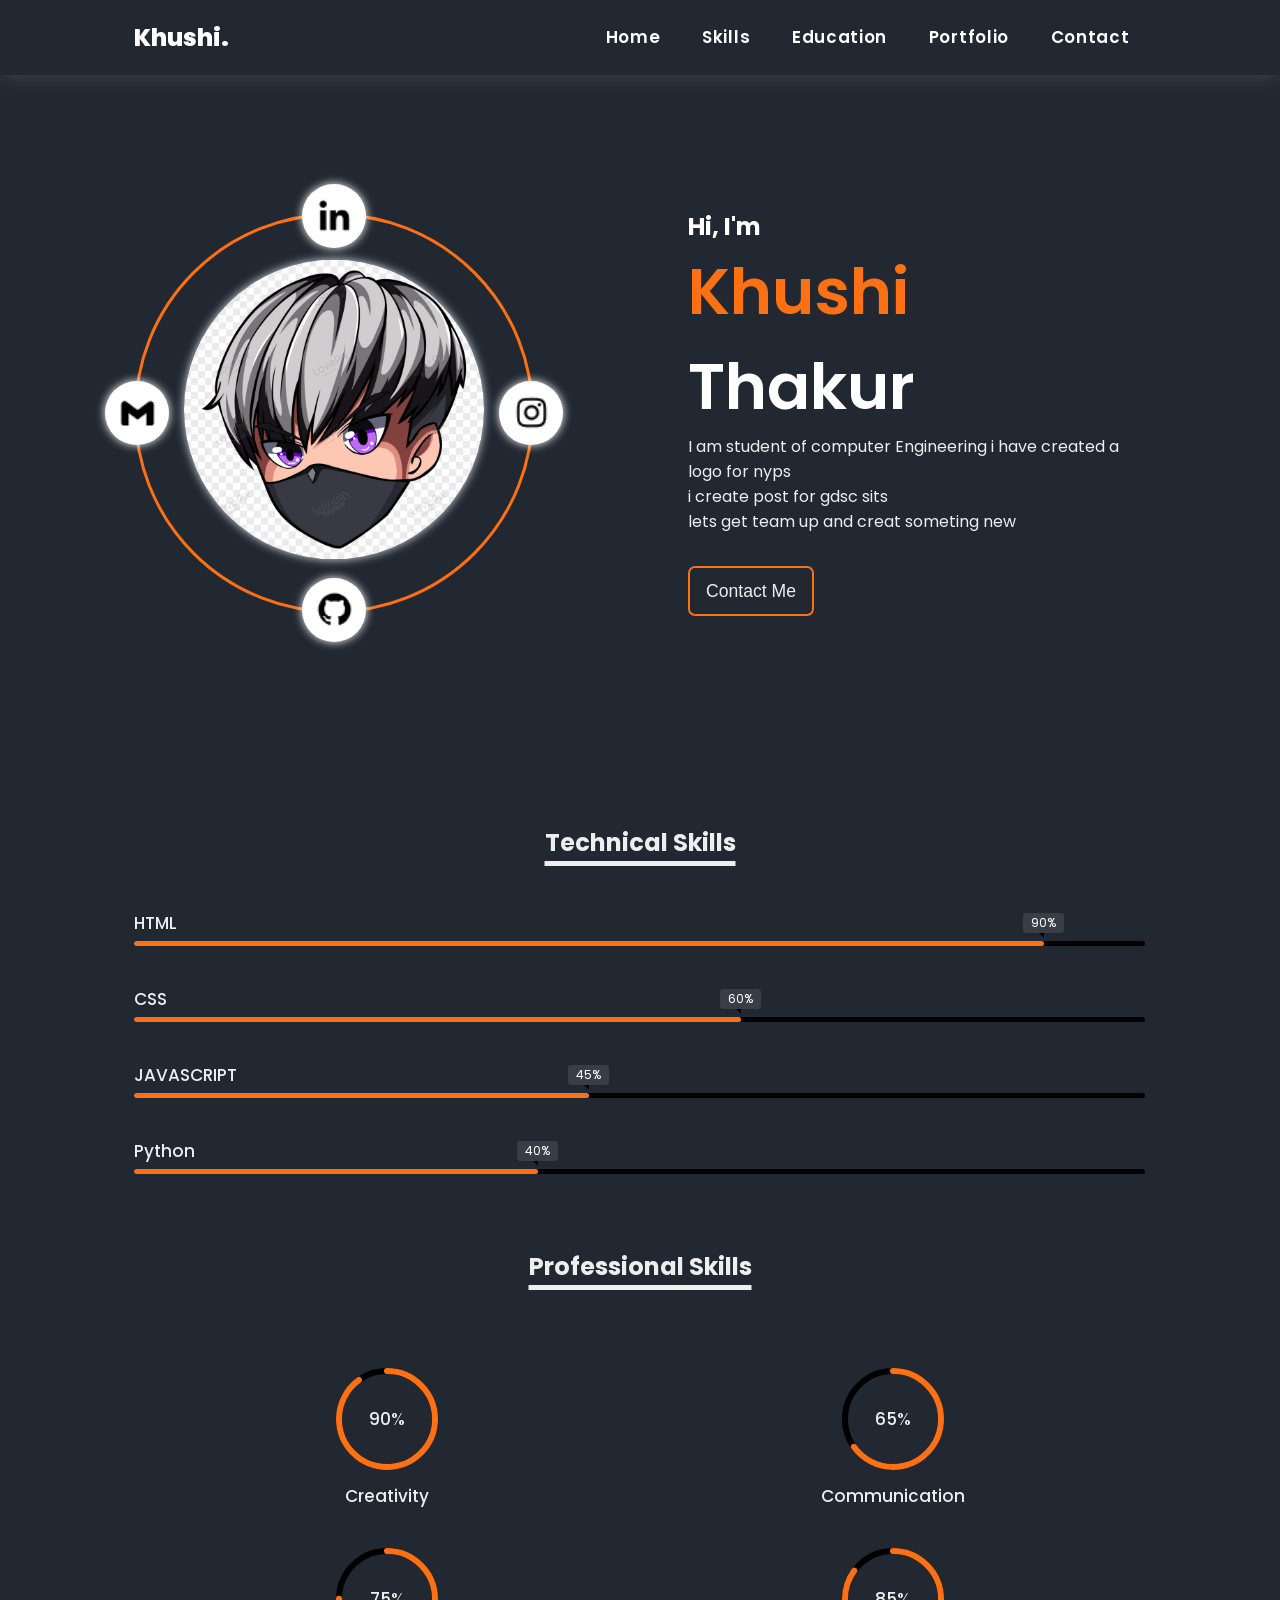
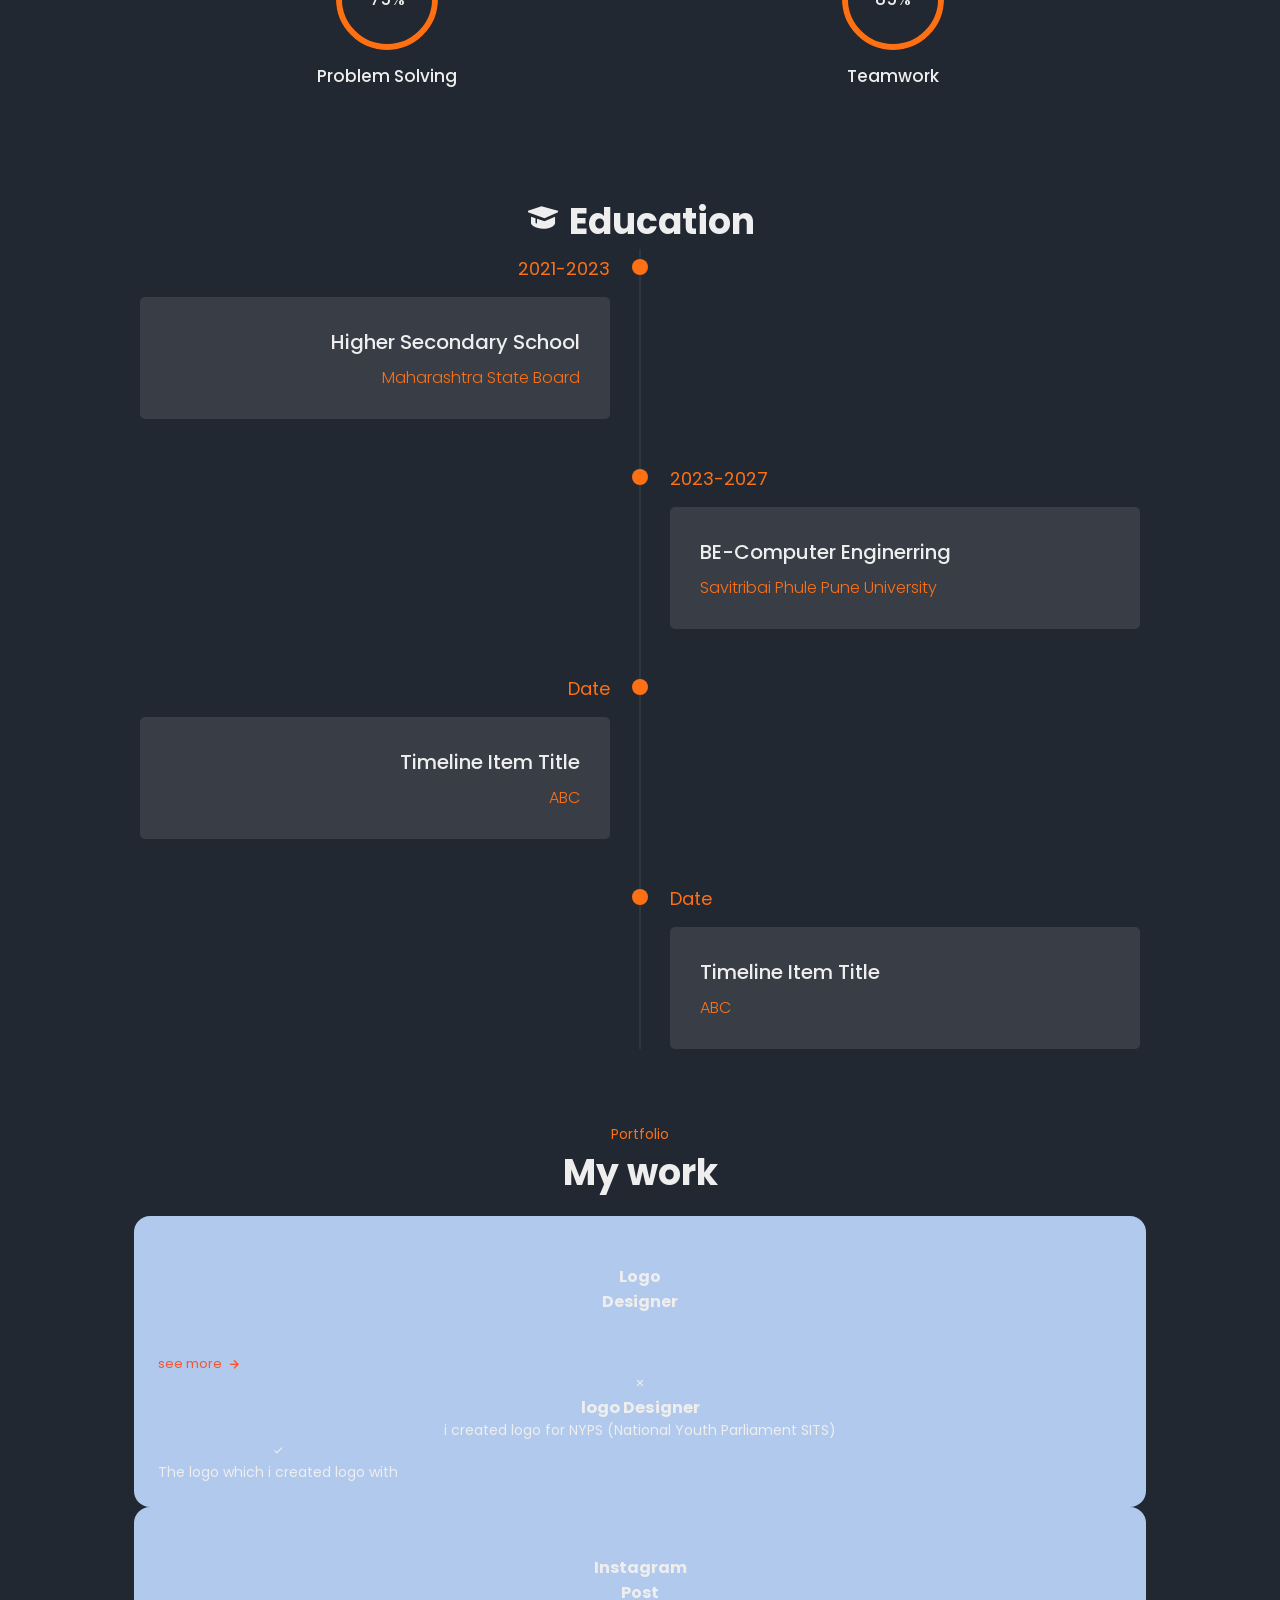
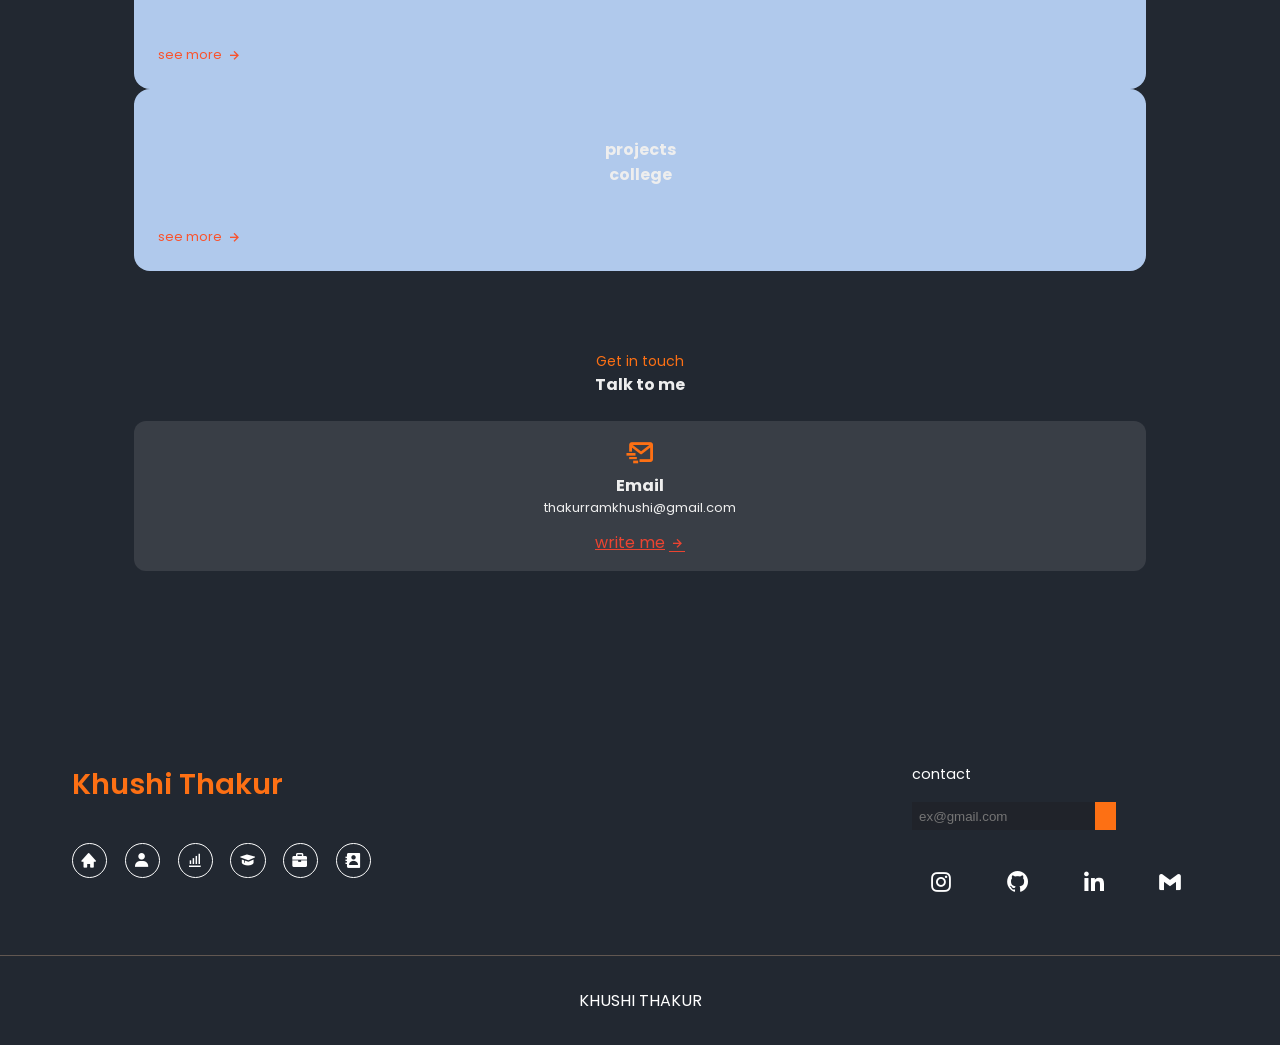
==== commit 3de6cb3d: "commented one heading" ====
--- a/portfolio.html
+++ b/portfolio.html
@@ -26,7 +26,7 @@
                 </label>
                 <ul>
                     <li><a href="#home" class="active" style="--navAni:1">Home</a></li>
-                    <li><a href="#about" style="--navAni:2">About</a></li>
+                    <!-- <li><a href="#about" style="--navAni:2">About</a></li> -->
                     <li><a href="#skills" style="--navAni:3">Skills </a></li>
                     <li><a href="#Education" style="--navAni:3">Education </a></li>
                     <li><a href="#portfolio" style="--navAni:4">Portfolio</a></li>
@@ -63,13 +63,16 @@
                 <div class="detail">
                     <h3>Hi, I'm</h3>
                     <h1><span style="color:#FD7014;">Khushi</span> Thakur</h1>
-                    <p>I am student of computer Engineering</p>
+                    <p>I am student of computer Engineering
+                    i have created a logo for nyps<br>
+                    i create post for gdsc sits<br>
+                    lets get team up and creat someting new</p>
                     <a href="#contact" class="button"><button>Contact Me</button></a>
                 </div>
             </div>
         </section>
     
-        <section class="About" id="about">
+        <!-- <section class="About" id="about">
             <span class="section_subtitle"><span style="color: #FD7014;">My intro</span>
                 <h2 class="section_title"><span style="color: #EEEEEe; align-items: center;">About me</h2>
                 <div class="about_container container grid">
@@ -116,10 +119,10 @@
     
                     </div>
                 </div>
-        </section>
+        </section> -->
         <section class="skills" id="skills">
             <div class="container">
-                <span class="section_subtitle"><span style="color: #FD7014;">My Skills</span></span>
+                
      
              <h1 class="heading"><span style="color:#EEEEEe;">Technical Skills</span></h1>
                 <div class="horizontal-bars">
@@ -194,7 +197,7 @@
                   <div class="radial-bar">
                       <svg x="0px" y="0px" viewBox="0 0 200 200">
                         <circle class="progress-bar" cx="100" cy="100" r="80"></circle>
-                        <circle class="path path-4" cx="100" cy="100" r="80"></circl>
+                        <circle class="path path-4" cx="100" cy="100" r="80"></circle>
                        </svg>
                       <div class="percentage">85%</div>
                       <div class="text">Teamwork</div>
@@ -205,7 +208,7 @@
         <br><br><br><br>
     
         <section class="Education" id="Education">
-            <span class="section_subtitle"><span style="color: #FD7014 ; ">Qualification & Experience</span>
+            
             <h2 class="section_title "> <i class='bx bxs-graduation'></i> Education</h2>
             <div class="timeline-items">
                
@@ -297,11 +300,11 @@
         </section>
         <section class="contact section" id="contact">
             <span class="section_subtitle"><span style="color:#FD7014">Get in touch</span>
-                <h2 class="sectin_title"><span style="color: #EEEEEe;">Contact Me</span></h2>
+                
     
                 <div class="contact_container container grid">
                     <div class="contact_content">
-                        <h3 class="contact_title"> Talk to me</h3>
+                        <span style="size: 2px;"><h3 class="contact_title"> Talk to me</h3></span>
     
                         <div class="contact_info">
                             <div class="contact_card">
@@ -401,7 +404,7 @@
             </div>
             <div class="footer-bottom">
               <div class="mekk">
-                khushi thakur
+                KHUSHI THAKUR
               </div>
             </div>
           </footer>
